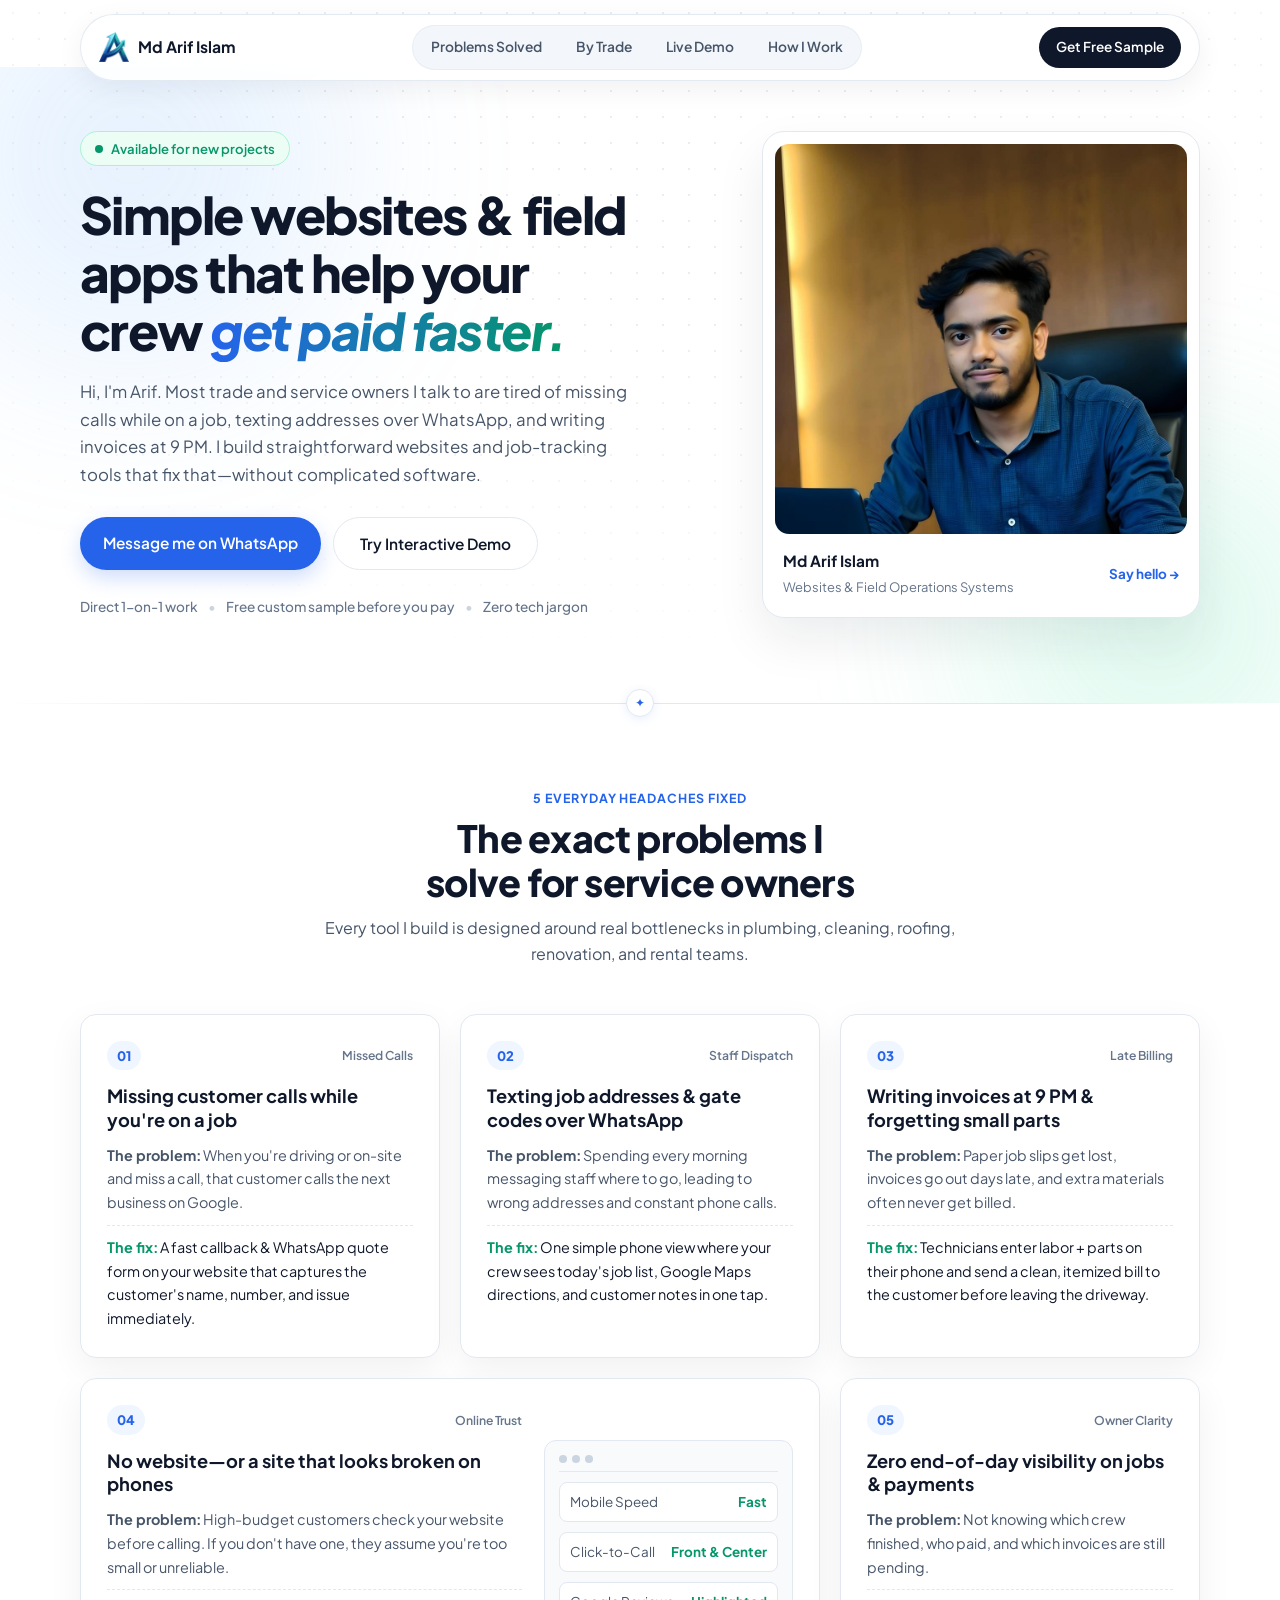
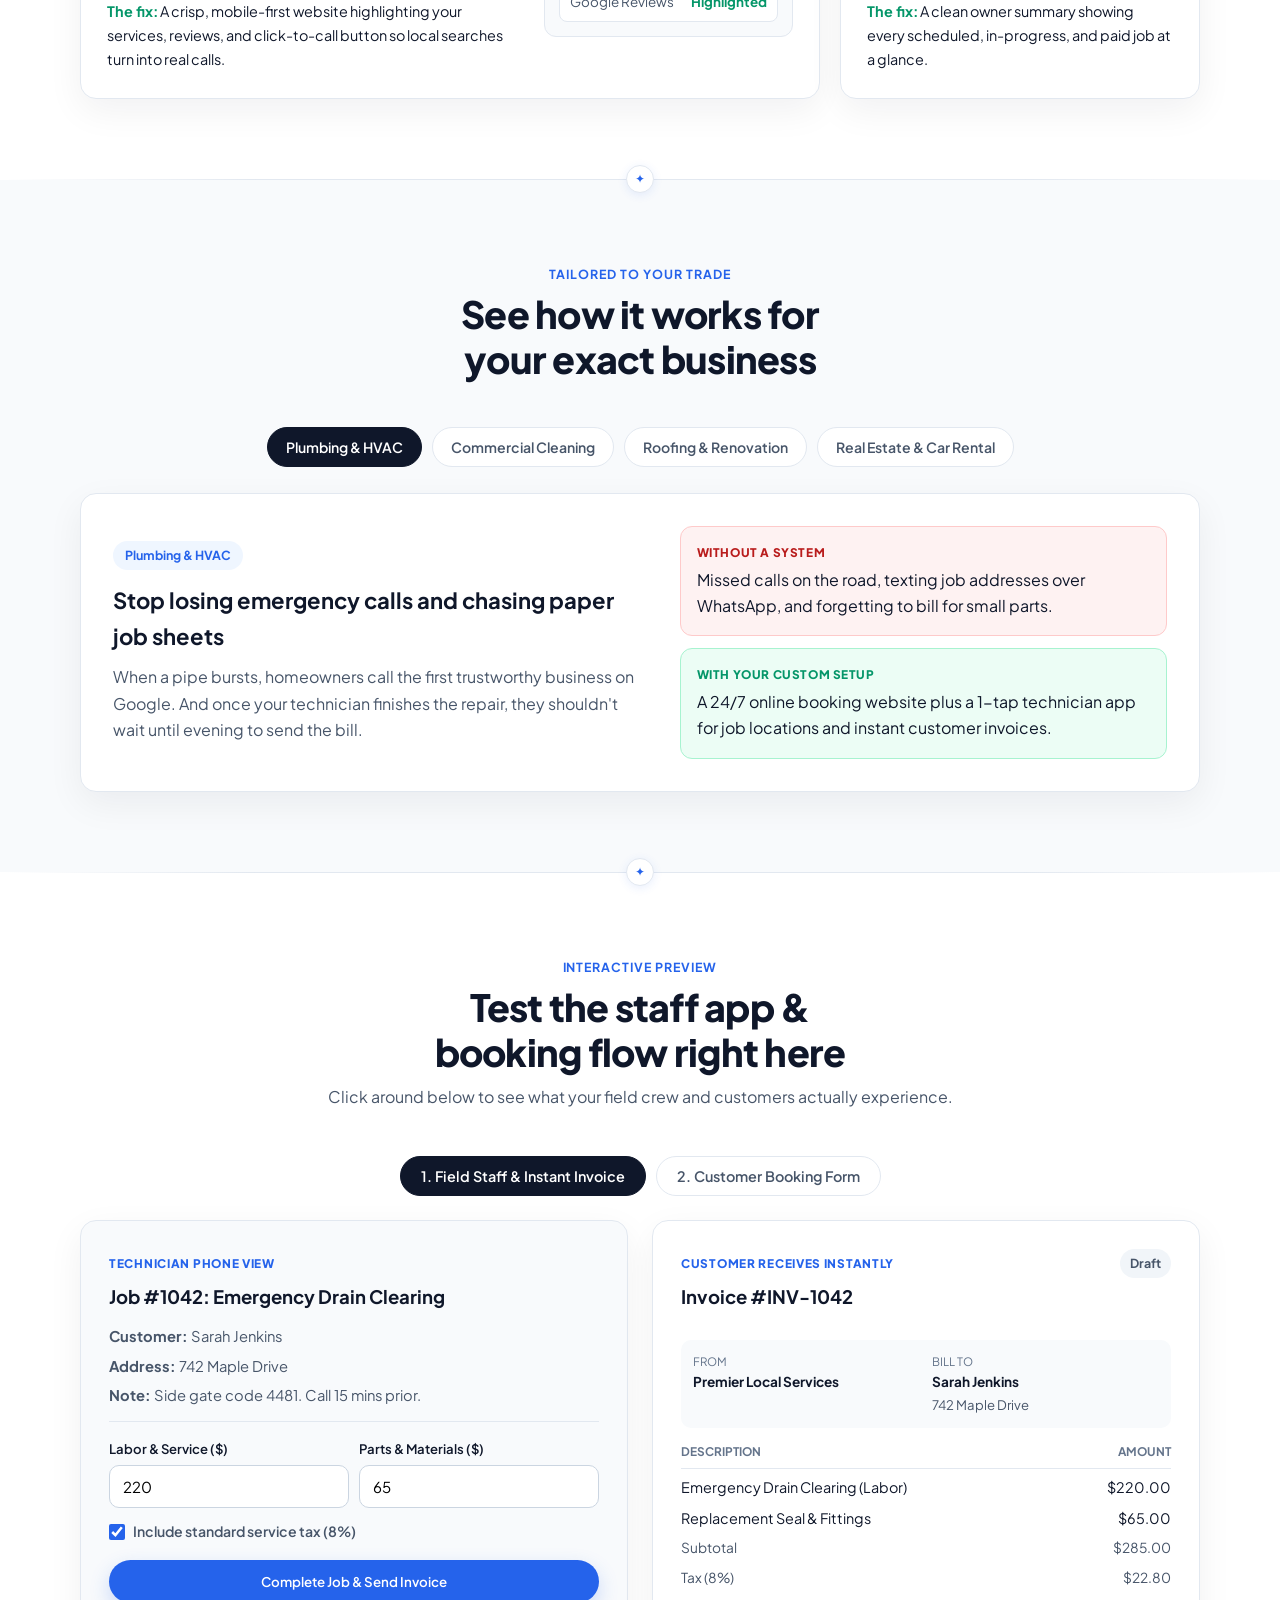
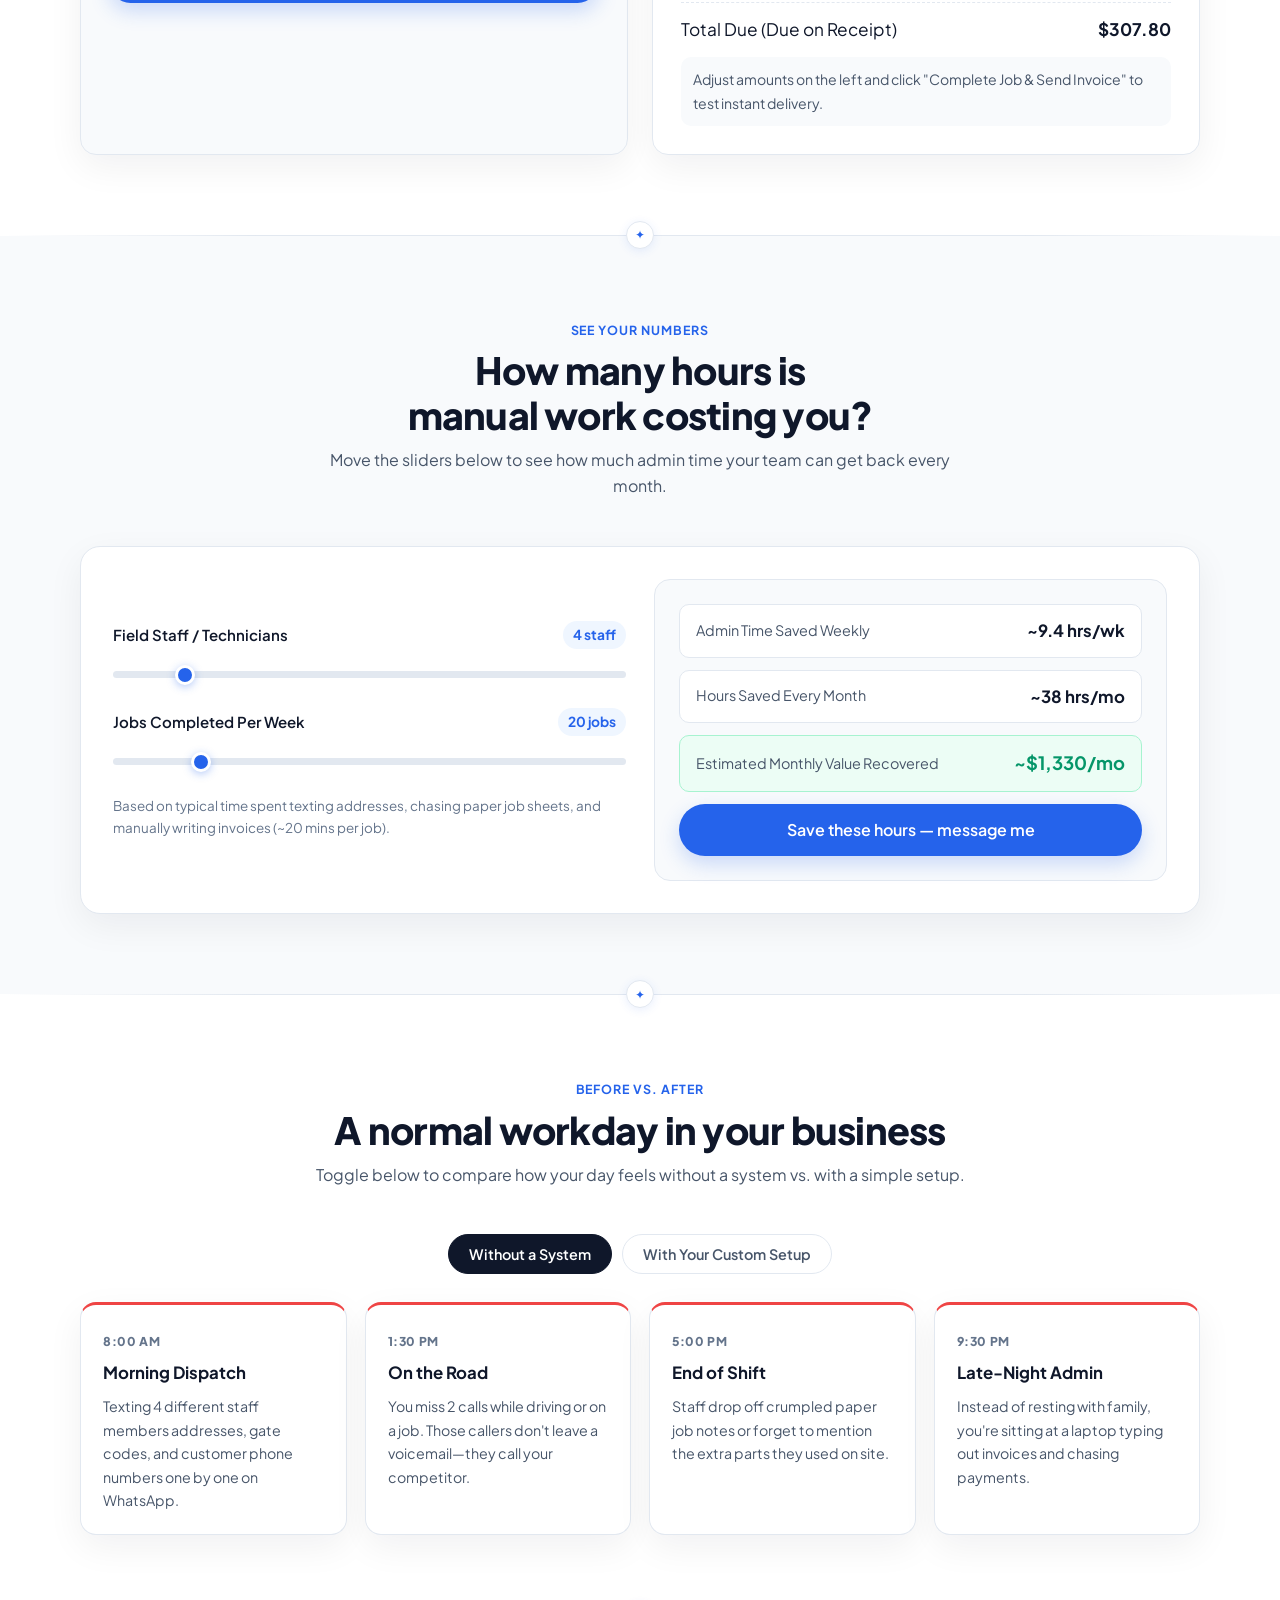
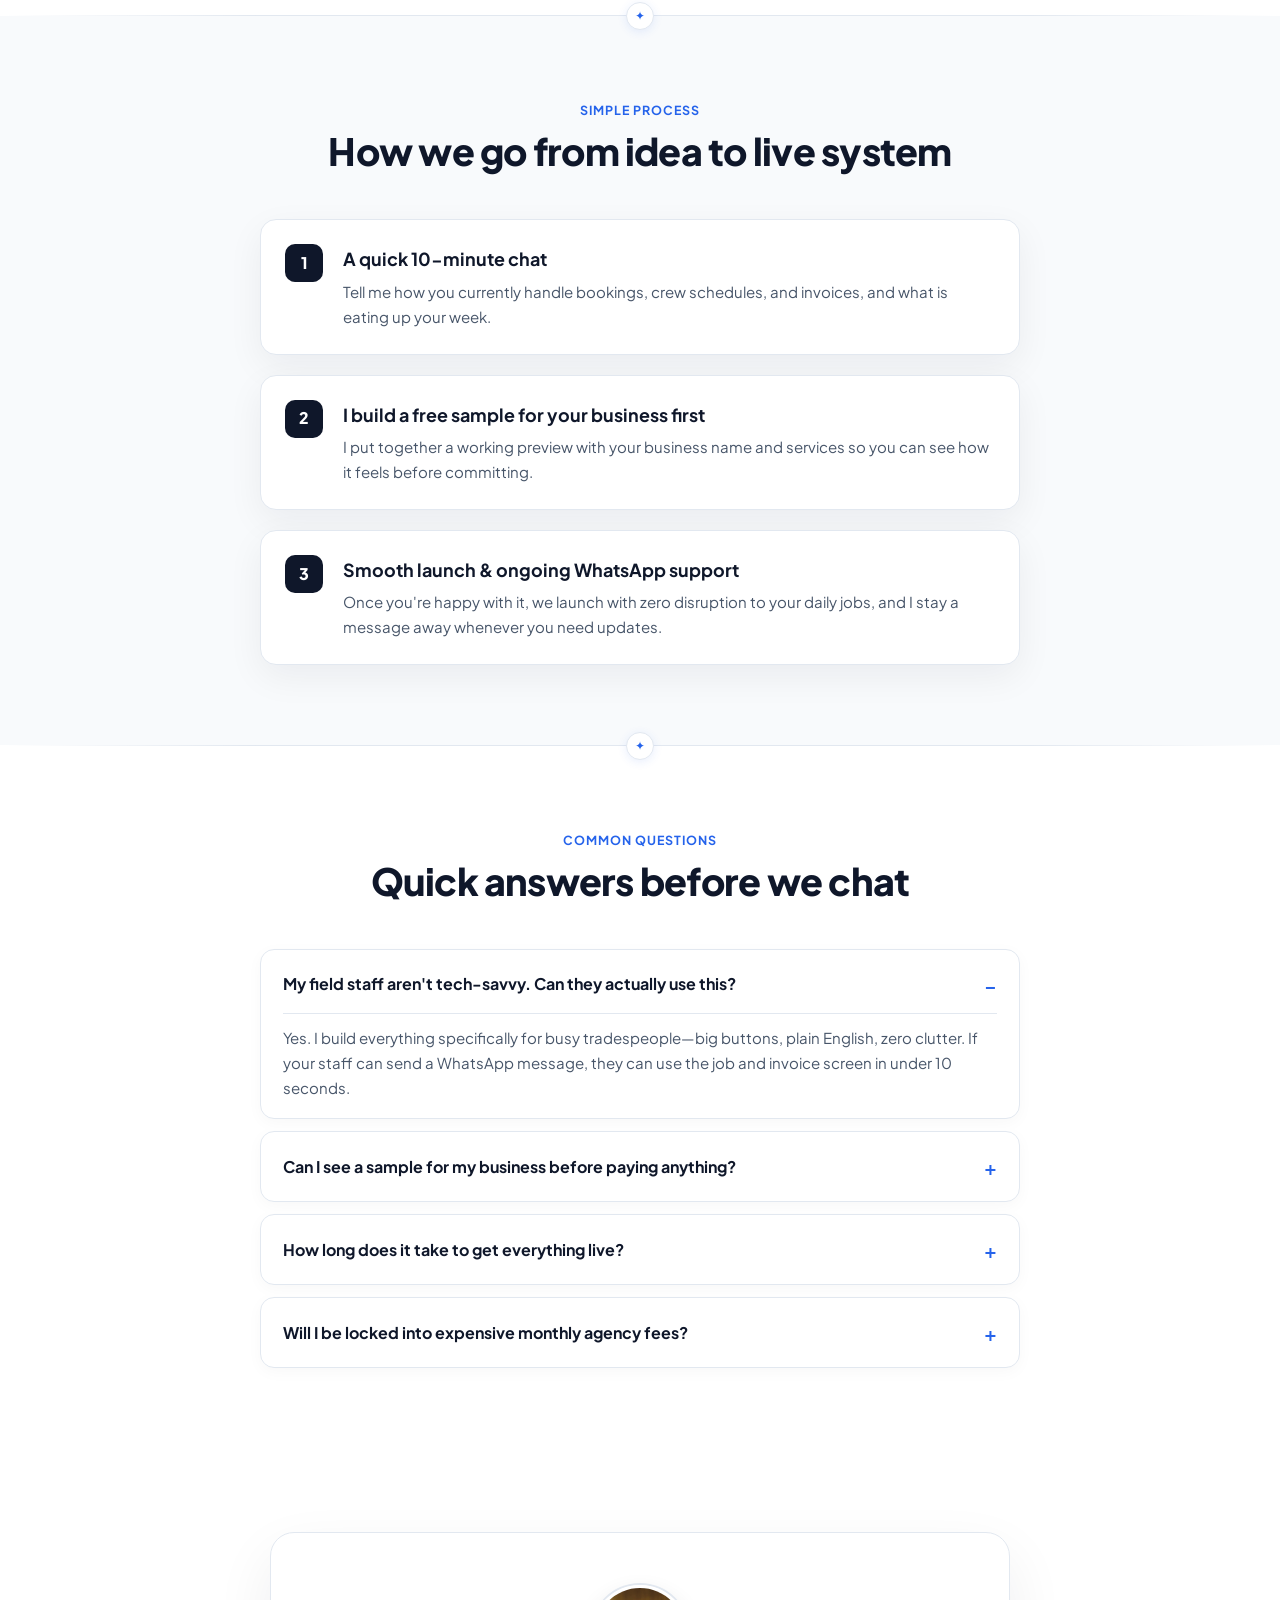
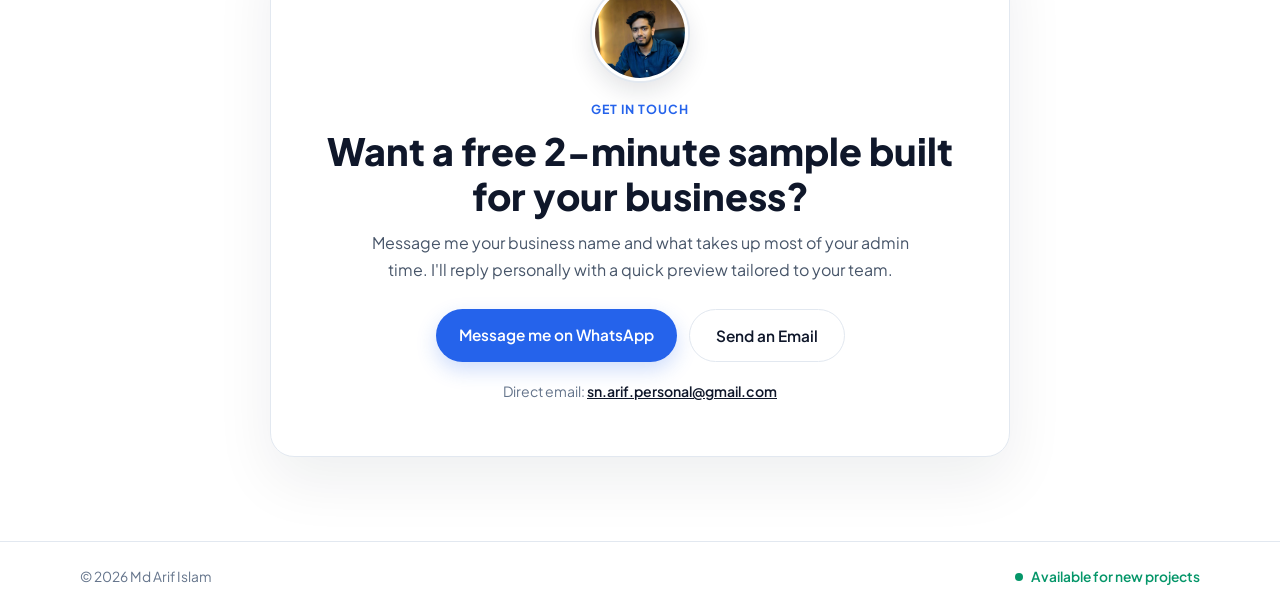
==== index.html @ d23df5e9 "Add transparent A-arrow brand logo to navbar and favicon" ====
<!DOCTYPE html>
<html lang="en">
<head>
  <meta charset="UTF-8" />
  <meta name="viewport" content="width=device-width, initial-scale=1.0" />
  <title>Md Arif Islam — Websites &amp; Field Apps for Service Businesses</title>
  <link rel="icon" type="image/png" href="logo.png" />
  <meta name="description" content="Helping plumbing, cleaning, roofing, renovation, real estate, and car rental owners get more local calls and manage jobs &amp; instant invoices without paperwork." />
  <link rel="preconnect" href="https://fonts.googleapis.com" />
  <link rel="preconnect" href="https://fonts.gstatic.com" crossorigin />
  <link href="https://fonts.googleapis.com/css2?family=Plus+Jakarta+Sans:wght@400;500;600;700;800&display=swap" rel="stylesheet" />
  <link rel="stylesheet" href="styles.css?v=10" />
</head>
<body>
  <div class="dot-grid-bg" aria-hidden="true"></div>

  <!-- FLOATING GLASS PILL NAVBAR -->
  <header class="navbar" id="navbar">
    <div class="container nav-inner">
      <a href="#" class="brand">
        <img src="logo.png" alt="Arif Logo" class="brand-logo" />
        <span class="brand-name" data-config="brandName">Md Arif Islam</span>
      </a>

      <nav class="nav-pill" id="navLinks">
        <a href="#problems">Problems Solved</a>
        <a href="#industries">By Trade</a>
        <a href="#demo">Live Demo</a>
        <a href="#process">How I Work</a>
      </nav>

      <div class="nav-right">
        <a href="#contact" class="btn btn-dark btn-sm">Get Free Sample</a>
        <button class="menu-toggle" id="menuToggle" aria-label="Toggle menu">
          <span></span><span></span><span></span>
        </button>
      </div>
    </div>
  </header>

  <main>
    <!-- HERO -->
    <section class="hero">
      <div class="hero-glow glow-blue" aria-hidden="true"></div>
      <div class="hero-glow glow-green" aria-hidden="true"></div>

      <div class="container hero-grid">
        <div class="hero-copy">
          <div class="status-pill">
            <span class="live-dot"></span>
            Available for new projects
          </div>

          <h1>
            Simple websites &amp; field apps that help your crew
            <span class="highlight-italic">get paid faster.</span>
          </h1>

          <p class="hero-sub">
            Hi, I'm Arif. Most trade and service owners I talk to are tired of missing calls while on a job,
            texting addresses over WhatsApp, and writing invoices at 9 PM. I build straightforward websites
            and job-tracking tools that fix that—without complicated software.
          </p>

          <div class="hero-actions">
            <a href="#" class="btn btn-primary btn-lg" data-whatsapp-link>
              Message me on WhatsApp
            </a>
            <a href="#demo" class="btn btn-outline btn-lg">
              Try Interactive Demo
            </a>
          </div>

          <div class="hero-proof">
            <span>Direct 1-on-1 work</span>
            <span class="sep">•</span>
            <span>Free custom sample before you pay</span>
            <span class="sep">•</span>
            <span>Zero tech jargon</span>
          </div>
        </div>

        <div class="hero-visual">
          <div class="studio-card">
            <img src="Arif_dev.jpeg" alt="Md Arif Islam" class="founder-photo" />
            <div class="studio-card-footer">
              <div>
                <strong>Md Arif Islam</strong>
                <span>Websites &amp; Field Operations Systems</span>
              </div>
              <a href="#contact" class="mini-link">Say hello &rarr;</a>
            </div>
          </div>
        </div>
      </div>
    </section>

    <div class="section-divider"><span class="divider-node">✦</span></div>

    <!-- 5 REAL BUYER PROBLEMS & SOLUTIONS (BENTO GRID) -->
    <section id="problems" class="section">
      <div class="container">
        <div class="section-head reveal">
          <span class="eyebrow">5 Everyday Headaches Fixed</span>
          <h2>The exact problems I solve for service owners</h2>
          <p>Every tool I build is designed around real bottlenecks in plumbing, cleaning, roofing, renovation, and rental teams.</p>
        </div>

        <div class="bento-grid">
          <article class="bento-card reveal">
            <div class="bento-top">
              <span class="bento-num">01</span>
              <span class="bento-tag">Missed Calls</span>
            </div>
            <h3>Missing customer calls while you're on a job</h3>
            <p class="problem-line"><strong>The problem:</strong> When you're driving or on-site and miss a call, that customer calls the next business on Google.</p>
            <p class="solution-line"><strong>The fix:</strong> A fast callback &amp; WhatsApp quote form on your website that captures the customer's name, number, and issue immediately.</p>
          </article>

          <article class="bento-card reveal delay-1">
            <div class="bento-top">
              <span class="bento-num">02</span>
              <span class="bento-tag">Staff Dispatch</span>
            </div>
            <h3>Texting job addresses &amp; gate codes over WhatsApp</h3>
            <p class="problem-line"><strong>The problem:</strong> Spending every morning messaging staff where to go, leading to wrong addresses and constant phone calls.</p>
            <p class="solution-line"><strong>The fix:</strong> One simple phone view where your crew sees today's job list, Google Maps directions, and customer notes in one tap.</p>
          </article>

          <article class="bento-card reveal delay-2">
            <div class="bento-top">
              <span class="bento-num">03</span>
              <span class="bento-tag">Late Billing</span>
            </div>
            <h3>Writing invoices at 9 PM &amp; forgetting small parts</h3>
            <p class="problem-line"><strong>The problem:</strong> Paper job slips get lost, invoices go out days late, and extra materials often never get billed.</p>
            <p class="solution-line"><strong>The fix:</strong> Technicians enter labor + parts on their phone and send a clean, itemized bill to the customer before leaving the driveway.</p>
          </article>

          <article class="bento-card bento-wide reveal">
            <div class="bento-split">
              <div>
                <div class="bento-top">
                  <span class="bento-num">04</span>
                  <span class="bento-tag">Online Trust</span>
                </div>
                <h3>No website—or a site that looks broken on phones</h3>
                <p class="problem-line"><strong>The problem:</strong> High-budget customers check your website before calling. If you don't have one, they assume you're too small or unreliable.</p>
                <p class="solution-line"><strong>The fix:</strong> A crisp, mobile-first website highlighting your services, reviews, and click-to-call button so local searches turn into real calls.</p>
              </div>
              <div class="bento-mini-ui">
                <div class="ui-bar"><span class="dot"></span><span class="dot"></span><span class="dot"></span></div>
                <div class="ui-row"><span>Mobile Speed</span><strong>Fast</strong></div>
                <div class="ui-row"><span>Click-to-Call</span><strong>Front &amp; Center</strong></div>
                <div class="ui-row"><span>Google Reviews</span><strong>Highlighted</strong></div>
              </div>
            </div>
          </article>

          <article class="bento-card reveal delay-1">
            <div class="bento-top">
              <span class="bento-num">05</span>
              <span class="bento-tag">Owner Clarity</span>
            </div>
            <h3>Zero end-of-day visibility on jobs &amp; payments</h3>
            <p class="problem-line"><strong>The problem:</strong> Not knowing which crew finished, who paid, and which invoices are still pending.</p>
            <p class="solution-line"><strong>The fix:</strong> A clean owner summary showing every scheduled, in-progress, and paid job at a glance.</p>
          </article>
        </div>
      </div>
    </section>

    <div class="section-divider"><span class="divider-node">✦</span></div>

    <!-- BY TRADE -->
    <section id="industries" class="section bg-tinted">
      <div class="container">
        <div class="section-head">
          <span class="eyebrow">Tailored to Your Trade</span>
          <h2>See how it works for your exact business</h2>
        </div>

        <div class="industry-pills" id="industryPills">
          <button class="ind-pill active" data-industry="plumbing">Plumbing &amp; HVAC</button>
          <button class="ind-pill" data-industry="cleaning">Commercial Cleaning</button>
          <button class="ind-pill" data-industry="roofing">Roofing &amp; Renovation</button>
          <button class="ind-pill" data-industry="rental">Real Estate &amp; Car Rental</button>
        </div>

        <div class="industry-spotlight">
          <div class="spotlight-left">
            <span class="spotlight-tag" id="indTag">Plumbing &amp; HVAC</span>
            <h3 id="indTitle">Stop losing emergency calls and chasing paper job sheets</h3>
            <p id="indDesc">
              When a pipe bursts, homeowners call the first trustworthy business on Google. And once your technician
              finishes the repair, they shouldn't wait until evening to send the bill.
            </p>
          </div>
          <div class="spotlight-right">
            <div class="ba-box ba-before">
              <span>Without a system</span>
              <p id="indBefore">Missed calls on the road, texting job addresses over WhatsApp, and forgetting to bill for small parts.</p>
            </div>
            <div class="ba-box ba-after">
              <span>With your custom setup</span>
              <p id="indAfter">A 24/7 online booking website plus a 1-tap technician app for job locations and instant customer invoices.</p>
            </div>
          </div>
        </div>
      </div>
    </section>

    <div class="section-divider"><span class="divider-node">✦</span></div>

    <!-- INTERACTIVE DEMO -->
    <section id="demo" class="section">
      <div class="container">
        <div class="section-head reveal">
          <span class="eyebrow">Interactive Preview</span>
          <h2>Test the staff app &amp; booking flow right here</h2>
          <p>Click around below to see what your field crew and customers actually experience.</p>
        </div>

        <div class="demo-tabs">
          <button class="tab-btn active" data-tab="staff">1. Field Staff &amp; Instant Invoice</button>
          <button class="tab-btn" data-tab="booking">2. Customer Booking Form</button>
        </div>

        <div class="demo-panel active" id="tab-staff">
          <div class="demo-grid">
            <div class="demo-card staff-card">
              <span class="demo-label">Technician Phone View</span>
              <h4>Job #1042: Emergency Drain Clearing</h4>
              <div class="job-meta">
                <div><strong>Customer:</strong> Sarah Jenkins</div>
                <div><strong>Address:</strong> 742 Maple Drive</div>
                <div><strong>Note:</strong> Side gate code 4481. Call 15 mins prior.</div>
              </div>
              <div class="invoice-controls">
                <div class="line-item-inputs">
                  <div>
                    <label for="laborAmount">Labor &amp; Service ($)</label>
                    <input id="laborAmount" type="number" value="220" min="0" />
                  </div>
                  <div>
                    <label for="partsAmount">Parts &amp; Materials ($)</label>
                    <input id="partsAmount" type="number" value="65" min="0" />
                  </div>
                </div>
                <label class="checkbox-row">
                  <input type="checkbox" id="includeTax" checked />
                  <span>Include standard service tax (8%)</span>
                </label>
                <button id="sendInvoiceBtn" class="btn btn-primary">Complete Job &amp; Send Invoice</button>
              </div>
            </div>

            <div class="demo-card invoice-card" id="invoicePreview">
              <div class="inv-top-bar">
                <div>
                  <span class="demo-label">Customer Receives Instantly</span>
                  <h4>Invoice #INV-1042</h4>
                </div>
                <span class="inv-badge" id="invBadge">Draft</span>
              </div>

              <div class="inv-meta-grid">
                <div>
                  <small>From</small>
                  <strong data-config="demoCompany">Premier Local Services</strong>
                </div>
                <div>
                  <small>Bill To</small>
                  <strong>Sarah Jenkins</strong>
                  <span>742 Maple Drive</span>
                </div>
              </div>

              <div class="inv-table">
                <div class="inv-row inv-head">
                  <span>Description</span>
                  <span>Amount</span>
                </div>
                <div class="inv-row">
                  <span>Emergency Drain Clearing (Labor)</span>
                  <span id="invLabor">$220.00</span>
                </div>
                <div class="inv-row">
                  <span>Replacement Seal &amp; Fittings</span>
                  <span id="invParts">$65.00</span>
                </div>
                <div class="inv-row subtle">
                  <span>Subtotal</span>
                  <span id="invSubtotal">$285.00</span>
                </div>
                <div class="inv-row subtle" id="taxRow">
                  <span>Tax (8%)</span>
                  <span id="invTax">$22.80</span>
                </div>
              </div>

              <div class="total-line">
                <span>Total Due (Due on Receipt)</span>
                <strong id="invoiceTotal">$307.80</strong>
              </div>

              <p id="invoiceStatus" class="status-note">
                Adjust amounts on the left and click "Complete Job &amp; Send Invoice" to test instant delivery.
              </p>
            </div>
          </div>
        </div>

        <div class="demo-panel" id="tab-booking">
          <div class="demo-grid">
            <div class="demo-card">
              <span class="demo-label">Website Visitor View</span>
              <h4>Request a Fast Callback or Quote</h4>
              <form id="demoBookingForm" class="mini-form">
                <input type="text" id="custName" placeholder="Customer Name (e.g. John Miller)" required />
                <input type="text" id="custService" placeholder="Service Needed (e.g. Roof Leak Repair)" required />
                <input type="text" id="custPhone" placeholder="Phone Number" required />
                <button type="submit" class="btn btn-primary">Request Callback</button>
              </form>
            </div>

            <div class="demo-card">
              <span class="demo-label">Owner Schedule View</span>
              <div id="bookingOutput" class="booking-output">
                <p>Fill out the form on the left and click <strong>Request Callback</strong> to see how every website visitor turns into an organized lead.</p>
              </div>
            </div>
          </div>
        </div>
      </div>
    </section>

    <div class="section-divider"><span class="divider-node">✦</span></div>

    <!-- TIME & MONEY SAVED CALCULATOR -->
    <section id="calculator" class="section bg-tinted">
      <div class="container">
        <div class="section-head reveal">
          <span class="eyebrow">See Your Numbers</span>
          <h2>How many hours is manual work costing you?</h2>
          <p>Move the sliders below to see how much admin time your team can get back every month.</p>
        </div>

        <div class="calc-grid reveal">
          <div class="calc-inputs">
            <div class="slider-group">
              <div class="slider-top">
                <label for="staffRange">Field Staff / Technicians</label>
                <strong id="staffVal">4 staff</strong>
              </div>
              <input type="range" id="staffRange" min="1" max="25" value="4" />
            </div>

            <div class="slider-group">
              <div class="slider-top">
                <label for="jobsRange">Jobs Completed Per Week</label>
                <strong id="jobsVal">20 jobs</strong>
              </div>
              <input type="range" id="jobsRange" min="5" max="100" step="5" value="20" />
            </div>

            <p class="calc-footnote">
              Based on typical time spent texting addresses, chasing paper job sheets, and manually writing invoices (~20 mins per job).
            </p>
          </div>

          <div class="calc-results">
            <div class="calc-stat">
              <span>Admin Time Saved Weekly</span>
              <strong id="weeklyHours">~9.5 hrs/wk</strong>
            </div>
            <div class="calc-stat">
              <span>Hours Saved Every Month</span>
              <strong id="monthlyHours">~38 hrs/mo</strong>
            </div>
            <div class="calc-stat highlight-stat">
              <span>Estimated Monthly Value Recovered</span>
              <strong id="monthlyValue">~$1,330/mo</strong>
            </div>
            <a href="#" class="btn btn-primary" data-whatsapp-link>Save these hours — message me</a>
          </div>
        </div>
      </div>
    </section>

    <div class="section-divider"><span class="divider-node">✦</span></div>

    <!-- DAY IN THE LIFE COMPARISON -->
    <section id="day-compare" class="section">
      <div class="container">
        <div class="section-head reveal">
          <span class="eyebrow">Before vs. After</span>
          <h2>A normal workday in your business</h2>
          <p>Toggle below to compare how your day feels without a system vs. with a simple setup.</p>
        </div>

        <div class="day-toggle-wrap">
          <button class="day-btn active" data-day="before">Without a System</button>
          <button class="day-btn" data-day="after">With Your Custom Setup</button>
        </div>

        <div class="day-grid" id="dayGrid">
          <div class="day-card is-before">
            <span class="day-time">8:00 AM</span>
            <h4>Morning Dispatch</h4>
            <p>Texting 4 different staff members addresses, gate codes, and customer phone numbers one by one on WhatsApp.</p>
          </div>
          <div class="day-card is-before">
            <span class="day-time">1:30 PM</span>
            <h4>On the Road</h4>
            <p>You miss 2 calls while driving or on a job. Those callers don't leave a voicemail—they call your competitor.</p>
          </div>
          <div class="day-card is-before">
            <span class="day-time">5:00 PM</span>
            <h4>End of Shift</h4>
            <p>Staff drop off crumpled paper job notes or forget to mention the extra parts they used on site.</p>
          </div>
          <div class="day-card is-before">
            <span class="day-time">9:30 PM</span>
            <h4>Late-Night Admin</h4>
            <p>Instead of resting with family, you're sitting at a laptop typing out invoices and chasing payments.</p>
          </div>
        </div>
      </div>
    </section>

    <div class="section-divider"><span class="divider-node">✦</span></div>

    <!-- PROCESS TIMELINE -->
    <section id="process" class="section bg-tinted">
      <div class="container">
        <div class="section-head reveal">
          <span class="eyebrow">Simple Process</span>
          <h2>How we go from idea to live system</h2>
        </div>

        <div class="timeline">
          <div class="timeline-item reveal">
            <div class="timeline-node">1</div>
            <div class="timeline-content">
              <h3>A quick 10-minute chat</h3>
              <p>Tell me how you currently handle bookings, crew schedules, and invoices, and what is eating up your week.</p>
            </div>
          </div>
          <div class="timeline-item reveal delay-1">
            <div class="timeline-node">2</div>
            <div class="timeline-content">
              <h3>I build a free sample for your business first</h3>
              <p>I put together a working preview with your business name and services so you can see how it feels before committing.</p>
            </div>
          </div>
          <div class="timeline-item reveal delay-2">
            <div class="timeline-node">3</div>
            <div class="timeline-content">
              <h3>Smooth launch &amp; ongoing WhatsApp support</h3>
              <p>Once you're happy with it, we launch with zero disruption to your daily jobs, and I stay a message away whenever you need updates.</p>
            </div>
          </div>
        </div>
      </div>
    </section>

    <div class="section-divider"><span class="divider-node">✦</span></div>

    <!-- FAQ -->
    <section id="faq" class="section">
      <div class="container">
        <div class="section-head reveal">
          <span class="eyebrow">Common Questions</span>
          <h2>Quick answers before we chat</h2>
        </div>

        <div class="faq-list">
          <details class="faq-item" open>
            <summary>My field staff aren't tech-savvy. Can they actually use this?</summary>
            <p>Yes. I build everything specifically for busy tradespeople—big buttons, plain English, zero clutter. If your staff can send a WhatsApp message, they can use the job and invoice screen in under 10 seconds.</p>
          </details>
          <details class="faq-item">
            <summary>Can I see a sample for my business before paying anything?</summary>
            <p>Yes. Just message me your business name and what takes up most of your admin time. I'll put together a quick, working preview with your branding so you can test it first.</p>
          </details>
          <details class="faq-item">
            <summary>How long does it take to get everything live?</summary>
            <p>A clean business website usually takes 3 to 5 days. A custom field-staff job and invoice app typically takes 1 to 2 weeks, launched smoothly without interrupting your current jobs.</p>
          </details>
          <details class="faq-item">
            <summary>Will I be locked into expensive monthly agency fees?</summary>
            <p>No. You own your website and setup outright, with simple, transparent pricing and direct WhatsApp support whenever you need tweaks.</p>
          </details>
        </div>
      </div>
    </section>

    <!-- CONTACT -->
    <section id="contact" class="section contact-section">
      <div class="container">
        <div class="contact-card reveal">
          <img src="Arif_dev.jpeg" alt="Md Arif Islam" class="profile-avatar" />
          <span class="eyebrow">Get in Touch</span>
          <h2>Want a free 2-minute sample built for your business?</h2>
          <p class="contact-sub">
            Message me your business name and what takes up most of your admin time. I'll reply personally with a quick preview tailored to your team.
          </p>
          <div class="contact-actions">
            <a href="#" class="btn btn-primary btn-lg" data-whatsapp-link>Message me on WhatsApp</a>
            <a href="#" class="btn btn-outline btn-lg" data-email-link>Send an Email</a>
          </div>
          <p class="contact-meta">Direct email: <a href="#" data-email-link><span data-config="emailText">sn.arif.personal@gmail.com</span></a></p>
        </div>
      </div>
    </section>
  </main>

  <footer class="footer">
    <div class="container footer-inner">
      <p>&copy; <span id="year"></span> <span data-config="brandName">Md Arif Islam</span></p>
      <div class="footer-status">
        <span class="live-dot"></span>
        <span>Available for new projects</span>
      </div>
    </div>
  </footer>

  <script src="script.js?v=10"></script>
</body>
</html>
---- styles.css ----
:root {
  --bg: #ffffff;
  --bg-tinted: #f8fafc;
  --ink: #0f172a;
  --muted: #475569;
  --subtle: #64748b;
  --border: #e2e8f0;
  --primary: #2563eb;
  --primary-hover: #1d4ed8;
  --emerald: #059669;
  --emerald-soft: #ecfdf5;
  --radius: 16px;
  --shadow: 0 12px 36px rgba(15, 23, 42, 0.06);
}

* {
  box-sizing: border-box;
  margin: 0;
  padding: 0;
}

html {
  scroll-behavior: smooth;
}

body {
  font-family: 'Plus Jakarta Sans', -apple-system, BlinkMacSystemFont, sans-serif;
  color: var(--ink);
  background: var(--bg);
  line-height: 1.65;
  overflow-x: hidden;
  -webkit-font-smoothing: antialiased;
}

/* Subtle Studio Dot-Matrix Background */
.dot-grid-bg {
  position: fixed;
  inset: 0;
  z-index: -2;
  background-image: radial-gradient(rgba(15, 23, 42, 0.08) 1px, transparent 1px);
  background-size: 26px 26px;
  mask-image: radial-gradient(ellipse 80% 60% at 50% 15%, #000 35%, transparent 100%);
  -webkit-mask-image: radial-gradient(ellipse 80% 60% at 50% 15%, #000 35%, transparent 100%);
  pointer-events: none;
}

.container {
  width: min(1120px, 92%);
  margin: 0 auto;
}

/* Floating Glass Pill Navbar */
.navbar {
  position: sticky;
  top: 14px;
  z-index: 60;
  padding: 0 12px;
}

.nav-inner {
  display: flex;
  align-items: center;
  justify-content: space-between;
  padding: 10px 18px;
  border-radius: 999px;
  background: rgba(255, 255, 255, 0.82);
  backdrop-filter: blur(16px);
  -webkit-backdrop-filter: blur(16px);
  border: 1px solid rgba(226, 232, 240, 0.9);
  box-shadow: 0 8px 28px rgba(15, 23, 42, 0.06);
}

.brand {
  display: flex;
  align-items: center;
  gap: 9px;
  text-decoration: none;
  color: var(--ink);
  font-weight: 700;
  font-size: 0.98rem;
}

.brand-logo {
  width: 30px;
  height: 30px;
  object-fit: contain;
  display: block;
}

.nav-pill {
  display: flex;
  align-items: center;
  gap: 6px;
  background: rgba(241, 245, 249, 0.85);
  padding: 4px;
  border-radius: 999px;
  border: 1px solid rgba(226, 232, 240, 0.7);
}

.nav-pill a {
  text-decoration: none;
  color: var(--muted);
  font-weight: 600;
  font-size: 0.86rem;
  padding: 6px 14px;
  border-radius: 999px;
  transition: all 0.2s ease;
}

.nav-pill a:hover {
  color: var(--ink);
  background: #fff;
  box-shadow: 0 2px 8px rgba(15, 23, 42, 0.05);
}

.nav-right {
  display: flex;
  align-items: center;
  gap: 10px;
}

.menu-toggle {
  display: none;
  background: none;
  border: none;
  cursor: pointer;
  flex-direction: column;
  gap: 4px;
}

.menu-toggle span {
  width: 20px;
  height: 2px;
  background: var(--ink);
  border-radius: 2px;
}

/* Buttons */
.btn {
  display: inline-block;
  text-decoration: none;
  font-weight: 600;
  border-radius: 999px;
  cursor: pointer;
  border: 1px solid transparent;
  transition: all 0.22s cubic-bezier(0.16, 1, 0.3, 1);
  font-family: inherit;
  text-align: center;
}

.btn:hover {
  transform: translateY(-2px);
}

.btn-sm {
  padding: 8px 16px;
  font-size: 0.85rem;
}

.btn-lg {
  padding: 13px 26px;
  font-size: 0.96rem;
}

.btn-dark {
  background: var(--ink);
  color: #fff;
}

.btn-dark:hover {
  background: #1e293b;
}

.btn-primary {
  background: var(--primary);
  color: #fff;
  padding: 12px 22px;
  box-shadow: 0 8px 20px rgba(37, 99, 235, 0.22);
}

.btn-primary:hover {
  background: var(--primary-hover);
  box-shadow: 0 12px 26px rgba(37, 99, 235, 0.3);
}

.btn-outline {
  background: #fff;
  color: var(--ink);
  border-color: var(--border);
}

.btn-outline:hover {
  border-color: #94a3b8;
}

/* Hero */
.hero {
  position: relative;
  padding: 64px 0 84px;
  overflow: hidden;
}

.hero-glow {
  position: absolute;
  border-radius: 50%;
  filter: blur(95px);
  opacity: 0.22;
  pointer-events: none;
  z-index: -1;
}

.glow-blue {
  width: 420px;
  height: 420px;
  background: #93c5fd;
  top: -120px;
  left: -80px;
}

.glow-green {
  width: 360px;
  height: 360px;
  background: #6ee7b7;
  bottom: -100px;
  right: -60px;
}

.hero-grid {
  display: grid;
  grid-template-columns: 1.18fr 0.82fr;
  gap: 52px;
  align-items: center;
}

.status-pill {
  display: inline-flex;
  align-items: center;
  gap: 8px;
  padding: 6px 14px;
  border-radius: 999px;
  background: var(--emerald-soft);
  border: 1px solid #a7f3d0;
  color: var(--emerald);
  font-size: 0.82rem;
  font-weight: 600;
  margin-bottom: 20px;
}

.live-dot {
  width: 8px;
  height: 8px;
  border-radius: 50%;
  background: var(--emerald);
  animation: pulseDot 2s infinite;
}

h1 {
  font-size: clamp(2.15rem, 4vw, 3.25rem);
  font-weight: 800;
  line-height: 1.13;
  letter-spacing: -0.03em;
  margin-bottom: 18px;
  text-wrap: balance;
}

.highlight-italic {
  font-style: italic;
  background: linear-gradient(90deg, var(--primary), var(--emerald));
  -webkit-background-clip: text;
  background-clip: text;
  color: transparent;
}

.hero-sub {
  color: var(--muted);
  font-size: 1.05rem;
  margin-bottom: 28px;
  max-width: 560px;
}

.hero-actions {
  display: flex;
  flex-wrap: wrap;
  gap: 12px;
  margin-bottom: 26px;
}

.hero-proof {
  display: flex;
  flex-wrap: wrap;
  align-items: center;
  gap: 10px;
  font-size: 0.85rem;
  color: var(--subtle);
  font-weight: 500;
}

.hero-proof .sep {
  color: #cbd5e1;
}

.studio-card {
  background: #fff;
  border: 1px solid var(--border);
  border-radius: 22px;
  padding: 12px;
  box-shadow: 0 22px 50px rgba(15, 23, 42, 0.08);
  transition: transform 0.3s cubic-bezier(0.16, 1, 0.3, 1);
}

.studio-card:hover {
  transform: translateY(-4px);
}

.founder-photo {
  width: 100%;
  height: 390px;
  object-fit: cover;
  object-position: top center;
  border-radius: 14px;
  display: block;
}

.studio-card-footer {
  display: flex;
  justify-content: space-between;
  align-items: center;
  padding: 14px 8px 6px;
  gap: 10px;
}

.studio-card-footer strong {
  display: block;
  font-size: 0.96rem;
}

.studio-card-footer span {
  font-size: 0.81rem;
  color: var(--subtle);
}

.mini-link {
  text-decoration: none;
  font-size: 0.84rem;
  font-weight: 700;
  color: var(--primary);
  white-space: nowrap;
}

/* Section Divider */
.section-divider {
  position: relative;
  height: 1px;
  background: linear-gradient(90deg, transparent, var(--border) 20%, var(--border) 80%, transparent);
  display: flex;
  align-items: center;
  justify-content: center;
}

.divider-node {
  background: #fff;
  border: 1px solid var(--border);
  color: var(--primary);
  width: 28px;
  height: 28px;
  border-radius: 50%;
  display: grid;
  place-items: center;
  font-size: 0.75rem;
  box-shadow: 0 2px 10px rgba(37, 99, 235, 0.1);
}

/* Sections */
.section {
  padding: 80px 0;
}

.bg-tinted {
  background: var(--bg-tinted);
}

.section-head {
  text-align: center;
  max-width: 660px;
  margin: 0 auto 46px;
}

.eyebrow {
  display: inline-block;
  font-size: 0.78rem;
  font-weight: 700;
  text-transform: uppercase;
  letter-spacing: 0.08em;
  color: var(--primary);
  margin-bottom: 8px;
}

.section-head h2 {
  font-size: clamp(1.75rem, 3vw, 2.35rem);
  font-weight: 800;
  line-height: 1.18;
  letter-spacing: -0.02em;
  margin-bottom: 10px;
  text-wrap: balance;
}

.section-head p {
  color: var(--muted);
}

/* 5-Problem Bento Grid */
.bento-grid {
  display: grid;
  grid-template-columns: repeat(3, 1fr);
  gap: 20px;
}

.bento-card {
  background: #fff;
  border: 1px solid var(--border);
  border-radius: var(--radius);
  padding: 26px;
  box-shadow: var(--shadow);
  transition: transform 0.25s cubic-bezier(0.16, 1, 0.3, 1), border-color 0.25s ease;
}

.bento-card:hover {
  transform: translateY(-4px);
  border-color: #bfdbfe;
}

.bento-wide {
  grid-column: span 2;
}

.bento-split {
  display: grid;
  grid-template-columns: 1.25fr 0.75fr;
  gap: 22px;
  align-items: center;
}

.bento-top {
  display: flex;
  justify-content: space-between;
  align-items: center;
  margin-bottom: 14px;
}

.bento-num {
  font-size: 0.82rem;
  font-weight: 800;
  color: var(--primary);
  background: #eff6ff;
  padding: 4px 10px;
  border-radius: 999px;
}

.bento-tag {
  font-size: 0.76rem;
  font-weight: 600;
  color: var(--subtle);
}

.bento-card h3 {
  font-size: 1.14rem;
  margin-bottom: 12px;
  line-height: 1.3;
}

.problem-line {
  font-size: 0.9rem;
  color: var(--muted);
  margin-bottom: 10px;
}

.solution-line {
  font-size: 0.9rem;
  color: var(--ink);
  padding-top: 10px;
  border-top: 1px dashed var(--border);
}

.solution-line strong {
  color: var(--emerald);
}

.bento-mini-ui {
  background: var(--bg-tinted);
  border: 1px solid var(--border);
  border-radius: 12px;
  padding: 14px;
  display: grid;
  gap: 10px;
}

.ui-bar {
  display: flex;
  gap: 5px;
  padding-bottom: 8px;
  border-bottom: 1px solid var(--border);
}

.ui-bar .dot {
  width: 8px;
  height: 8px;
  border-radius: 50%;
  background: #cbd5e1;
}

.ui-row {
  display: flex;
  justify-content: space-between;
  font-size: 0.84rem;
  background: #fff;
  padding: 8px 10px;
  border-radius: 8px;
  border: 1px solid var(--border);
}

.ui-row span { color: var(--muted); }
.ui-row strong { color: var(--emerald); }

/* Industry Selector */
.industry-pills {
  display: flex;
  justify-content: center;
  flex-wrap: wrap;
  gap: 10px;
  margin-bottom: 26px;
}

.ind-pill {
  padding: 10px 18px;
  border-radius: 999px;
  border: 1px solid var(--border);
  background: #fff;
  font-family: inherit;
  font-weight: 600;
  font-size: 0.88rem;
  color: var(--muted);
  cursor: pointer;
  transition: all 0.2s ease;
}

.ind-pill:hover {
  border-color: var(--ink);
  color: var(--ink);
}

.ind-pill.active {
  background: var(--ink);
  color: #fff;
  border-color: var(--ink);
}

.industry-spotlight {
  display: grid;
  grid-template-columns: 1.05fr 0.95fr;
  gap: 28px;
  background: #fff;
  border: 1px solid var(--border);
  border-radius: var(--radius);
  padding: 32px;
  box-shadow: var(--shadow);
  align-items: center;
}

.spotlight-tag {
  display: inline-block;
  font-size: 0.78rem;
  font-weight: 700;
  color: var(--primary);
  background: #eff6ff;
  padding: 4px 12px;
  border-radius: 999px;
  margin-bottom: 12px;
}

.spotlight-left h3 {
  font-size: 1.38rem;
  margin-bottom: 10px;
}

.spotlight-left p {
  color: var(--muted);
}

.spotlight-right {
  display: grid;
  gap: 12px;
}

.ba-box {
  padding: 16px;
  border-radius: 12px;
  border: 1px solid var(--border);
}

.ba-box span {
  display: block;
  font-size: 0.74rem;
  font-weight: 800;
  text-transform: uppercase;
  letter-spacing: 0.05em;
  margin-bottom: 4px;
}

.ba-before { background: #fef2f2; border-color: #fecaca; }
.ba-before span { color: #b91c1c; }

.ba-after { background: var(--emerald-soft); border-color: #a7f3d0; }
.ba-after span { color: var(--emerald); }

/* Demo */
.demo-tabs {
  display: flex;
  justify-content: center;
  gap: 10px;
  margin-bottom: 24px;
  flex-wrap: wrap;
}

.tab-btn {
  padding: 10px 20px;
  border-radius: 999px;
  border: 1px solid var(--border);
  background: #fff;
  font-family: inherit;
  font-weight: 600;
  font-size: 0.9rem;
  cursor: pointer;
  color: var(--muted);
}

.tab-btn.active {
  background: var(--ink);
  color: #fff;
  border-color: var(--ink);
}

.demo-panel { display: none; }
.demo-panel.active { display: block; animation: fadeIn 0.25s ease; }

.demo-grid {
  display: grid;
  grid-template-columns: repeat(2, 1fr);
  gap: 24px;
}

.demo-card {
  background: #fff;
  border: 1px solid var(--border);
  border-radius: var(--radius);
  padding: 28px;
  box-shadow: var(--shadow);
}

.staff-card {
  background: var(--bg-tinted);
}

.demo-label {
  display: inline-block;
  font-size: 0.74rem;
  font-weight: 800;
  text-transform: uppercase;
  letter-spacing: 0.06em;
  color: var(--primary);
  margin-bottom: 8px;
}

.demo-card h4 {
  font-size: 1.16rem;
  margin-bottom: 12px;
}

.job-meta {
  display: grid;
  gap: 5px;
  font-size: 0.92rem;
  color: var(--muted);
  margin-bottom: 16px;
  padding-bottom: 14px;
  border-bottom: 1px solid var(--border);
}

.invoice-controls, .mini-form {
  display: grid;
  gap: 12px;
}

.line-item-inputs {
  display: grid;
  grid-template-columns: 1fr 1fr;
  gap: 10px;
}

.invoice-controls label {
  display: block;
  font-size: 0.82rem;
  font-weight: 600;
  margin-bottom: 5px;
}

.checkbox-row {
  display: flex !important;
  align-items: center;
  gap: 8px;
  font-size: 0.88rem !important;
  color: var(--muted) !important;
  cursor: pointer;
}

.checkbox-row input[type="checkbox"] {
  width: 16px;
  height: 16px;
  accent-color: var(--primary);
}

input {
  width: 100%;
  padding: 11px 13px;
  border-radius: 10px;
  border: 1px solid #cbd5e1;
  font-family: inherit;
  font-size: 0.94rem;
  background: #fff;
}

.inv-top-bar {
  display: flex;
  justify-content: space-between;
  align-items: flex-start;
  margin-bottom: 16px;
}

.inv-badge {
  background: #f1f5f9;
  color: var(--muted);
  font-size: 0.78rem;
  font-weight: 700;
  padding: 4px 10px;
  border-radius: 999px;
}

.inv-badge.paid {
  background: var(--emerald-soft);
  color: var(--emerald);
}

.inv-meta-grid {
  display: grid;
  grid-template-columns: 1fr 1fr;
  gap: 12px;
  padding: 12px;
  background: var(--bg-tinted);
  border-radius: 10px;
  margin-bottom: 14px;
  font-size: 0.85rem;
}

.inv-meta-grid small {
  display: block;
  font-size: 0.72rem;
  text-transform: uppercase;
  color: var(--subtle);
}

.inv-meta-grid strong { display: block; }
.inv-meta-grid span { color: var(--muted); font-size: 0.82rem; }

.inv-table {
  display: grid;
  gap: 7px;
  margin-bottom: 12px;
}

.inv-row {
  display: flex;
  justify-content: space-between;
  font-size: 0.9rem;
}

.inv-row.inv-head {
  font-size: 0.74rem;
  font-weight: 700;
  text-transform: uppercase;
  color: var(--subtle);
  border-bottom: 1px solid var(--border);
  padding-bottom: 6px;
}

.inv-row.subtle {
  color: var(--muted);
  font-size: 0.86rem;
}

.total-line {
  display: flex;
  justify-content: space-between;
  align-items: center;
  margin-top: 12px;
  padding-top: 12px;
  border-top: 1px dashed var(--border);
  font-size: 1.08rem;
}

.status-note {
  margin-top: 14px;
  padding: 11px 12px;
  border-radius: 10px;
  background: var(--bg-tinted);
  font-size: 0.88rem;
  color: var(--muted);
}

.status-note.sent {
  background: var(--emerald-soft);
  color: var(--emerald);
  font-weight: 600;
}

.booking-output {
  background: var(--bg-tinted);
  border: 1px solid var(--border);
  border-radius: 10px;
  padding: 16px;
  font-size: 0.94rem;
  color: var(--muted);
}

/* Process Timeline */
.timeline {
  max-width: 760px;
  margin: 0 auto;
  display: grid;
  gap: 20px;
  position: relative;
}

.timeline-item {
  display: flex;
  gap: 20px;
  align-items: flex-start;
  background: #fff;
  border: 1px solid var(--border);
  border-radius: var(--radius);
  padding: 24px;
  box-shadow: var(--shadow);
}

.timeline-node {
  width: 38px;
  height: 38px;
  border-radius: 10px;
  background: var(--ink);
  color: #fff;
  font-weight: 800;
  display: grid;
  place-items: center;
  flex-shrink: 0;
}

.timeline-content h3 {
  font-size: 1.12rem;
  margin-bottom: 6px;
}

.timeline-content p {
  color: var(--muted);
  font-size: 0.94rem;
}

/* Calculator */
.calc-grid {
  display: grid;
  grid-template-columns: 1fr 1fr;
  gap: 28px;
  background: #fff;
  border: 1px solid var(--border);
  border-radius: 20px;
  padding: 32px;
  box-shadow: var(--shadow);
  align-items: center;
}

.calc-inputs {
  display: grid;
  gap: 22px;
}

.slider-top {
  display: flex;
  justify-content: space-between;
  align-items: center;
  margin-bottom: 10px;
  font-size: 0.94rem;
}

.slider-top label {
  font-weight: 600;
  color: var(--ink);
}

.slider-top strong {
  color: var(--primary);
  background: #eff6ff;
  padding: 3px 10px;
  border-radius: 999px;
  font-size: 0.86rem;
}

input[type="range"] {
  -webkit-appearance: none;
  appearance: none;
  width: 100%;
  height: 7px;
  border-radius: 999px;
  background: #e2e8f0;
  border: none;
  padding: 0;
  cursor: pointer;
}

input[type="range"]::-webkit-slider-thumb {
  -webkit-appearance: none;
  appearance: none;
  width: 20px;
  height: 20px;
  border-radius: 50%;
  background: var(--primary);
  border: 3px solid #fff;
  box-shadow: 0 2px 8px rgba(37, 99, 235, 0.35);
}

.calc-footnote {
  font-size: 0.84rem;
  color: var(--subtle);
}

.calc-results {
  background: var(--bg-tinted);
  border: 1px solid var(--border);
  border-radius: 16px;
  padding: 24px;
  display: grid;
  gap: 12px;
}

.calc-stat {
  display: flex;
  justify-content: space-between;
  align-items: center;
  background: #fff;
  border: 1px solid var(--border);
  padding: 12px 16px;
  border-radius: 10px;
  font-size: 0.9rem;
}

.calc-stat span { color: var(--muted); }
.calc-stat strong { font-size: 1.05rem; color: var(--ink); }

.calc-stat.highlight-stat {
  background: var(--emerald-soft);
  border-color: #a7f3d0;
}

.calc-stat.highlight-stat strong {
  color: var(--emerald);
  font-size: 1.15rem;
}

/* Day in the Life Comparison */
.day-toggle-wrap {
  display: flex;
  justify-content: center;
  gap: 10px;
  margin-bottom: 28px;
  flex-wrap: wrap;
}

.day-btn {
  padding: 10px 20px;
  border-radius: 999px;
  border: 1px solid var(--border);
  background: #fff;
  font-family: inherit;
  font-weight: 600;
  font-size: 0.9rem;
  color: var(--muted);
  cursor: pointer;
  transition: all 0.2s ease;
}

.day-btn.active {
  background: var(--ink);
  color: #fff;
  border-color: var(--ink);
}

.day-grid {
  display: grid;
  grid-template-columns: repeat(4, 1fr);
  gap: 18px;
}

.day-card {
  background: #fff;
  border: 1px solid var(--border);
  border-radius: var(--radius);
  padding: 22px;
  box-shadow: var(--shadow);
  transition: transform 0.2s ease, border-color 0.2s ease;
}

.day-card.is-before {
  border-top: 3px solid #ef4444;
}

.day-card.is-after {
  border-top: 3px solid var(--emerald);
}

.day-time {
  display: inline-block;
  font-size: 0.76rem;
  font-weight: 800;
  color: var(--subtle);
  text-transform: uppercase;
  letter-spacing: 0.05em;
  margin-bottom: 8px;
}

.day-card h4 {
  font-size: 1.05rem;
  margin-bottom: 8px;
}

.day-card p {
  font-size: 0.89rem;
  color: var(--muted);
}

/* FAQ */
.faq-list {
  max-width: 760px;
  margin: 0 auto;
  display: grid;
  gap: 12px;
}

.faq-item {
  background: #fff;
  border: 1px solid var(--border);
  border-radius: 14px;
  padding: 18px 22px;
  box-shadow: 0 4px 16px rgba(15, 23, 42, 0.03);
}

.faq-item summary {
  font-weight: 700;
  font-size: 1rem;
  cursor: pointer;
  list-style: none;
  display: flex;
  justify-content: space-between;
  align-items: center;
  gap: 12px;
}

.faq-item summary::after {
  content: "+";
  font-size: 1.25rem;
  color: var(--primary);
  font-weight: 600;
}

.faq-item[open] summary::after {
  content: "−";
}

.faq-item p {
  margin-top: 12px;
  padding-top: 12px;
  border-top: 1px solid var(--border);
  color: var(--muted);
  font-size: 0.94rem;
}

/* Contact */
.contact-section {
  padding: 84px 0;
}

.contact-card {
  max-width: 740px;
  margin: 0 auto;
  text-align: center;
  background: #fff;
  border: 1px solid var(--border);
  border-radius: 24px;
  padding: 52px 36px;
  box-shadow: 0 24px 60px rgba(15, 23, 42, 0.07);
  display: flex;
  flex-direction: column;
  align-items: center;
}

.profile-avatar {
  width: 96px;
  height: 96px;
  border-radius: 50%;
  object-fit: cover;
  object-position: top center;
  border: 3px solid #fff;
  box-shadow: 0 0 0 2px var(--border), 0 10px 24px rgba(15, 23, 42, 0.12);
  margin-bottom: 18px;
}

.contact-card h2 {
  font-size: clamp(1.8rem, 3.2vw, 2.35rem);
  font-weight: 800;
  line-height: 1.2;
  margin-bottom: 12px;
}

.contact-sub {
  color: var(--muted);
  max-width: 560px;
  margin-bottom: 26px;
}

.contact-actions {
  display: flex;
  justify-content: center;
  gap: 12px;
  flex-wrap: wrap;
  margin-bottom: 18px;
}

.contact-meta {
  font-size: 0.88rem;
  color: var(--subtle);
}

.contact-meta a {
  color: var(--ink);
  font-weight: 600;
}

/* Footer */
.footer {
  border-top: 1px solid var(--border);
  padding: 24px 0;
  font-size: 0.86rem;
  color: var(--subtle);
  background: #fff;
}

.footer-inner {
  display: flex;
  justify-content: space-between;
  align-items: center;
  flex-wrap: wrap;
  gap: 12px;
}

.footer-status {
  display: inline-flex;
  align-items: center;
  gap: 8px;
  font-weight: 600;
  color: var(--emerald);
}

/* Reveal Animation */
.reveal {
  opacity: 0;
  transform: translateY(18px);
  transition: opacity 0.55s cubic-bezier(0.16, 1, 0.3, 1), transform 0.55s cubic-bezier(0.16, 1, 0.3, 1);
}

.reveal.visible {
  opacity: 1;
  transform: translateY(0);
}

.delay-1 { transition-delay: 0.08s; }
.delay-2 { transition-delay: 0.16s; }

@keyframes pulseDot {
  0% { box-shadow: 0 0 0 0 rgba(5, 150, 105, 0.55); }
  70% { box-shadow: 0 0 0 8px rgba(5, 150, 105, 0); }
  100% { box-shadow: 0 0 0 0 rgba(5, 150, 105, 0); }
}

@keyframes fadeIn {
  from { opacity: 0; }
  to { opacity: 1; }
}

@media (max-width: 900px) {
  .hero-grid, .bento-grid, .bento-split, .industry-spotlight, .demo-grid, .calc-grid, .day-grid {
    grid-template-columns: 1fr;
  }
  .bento-wide {
    grid-column: span 1;
  }
  .nav-pill {
    display: none;
    position: absolute;
    top: 72px;
    left: 12px;
    right: 12px;
    background: #fff;
    flex-direction: column;
    padding: 14px;
    border-radius: 18px;
    box-shadow: 0 18px 40px rgba(15, 23, 42, 0.12);
  }
  .nav-pill.open {
    display: flex;
  }
  .menu-toggle {
    display: flex;
  }
}
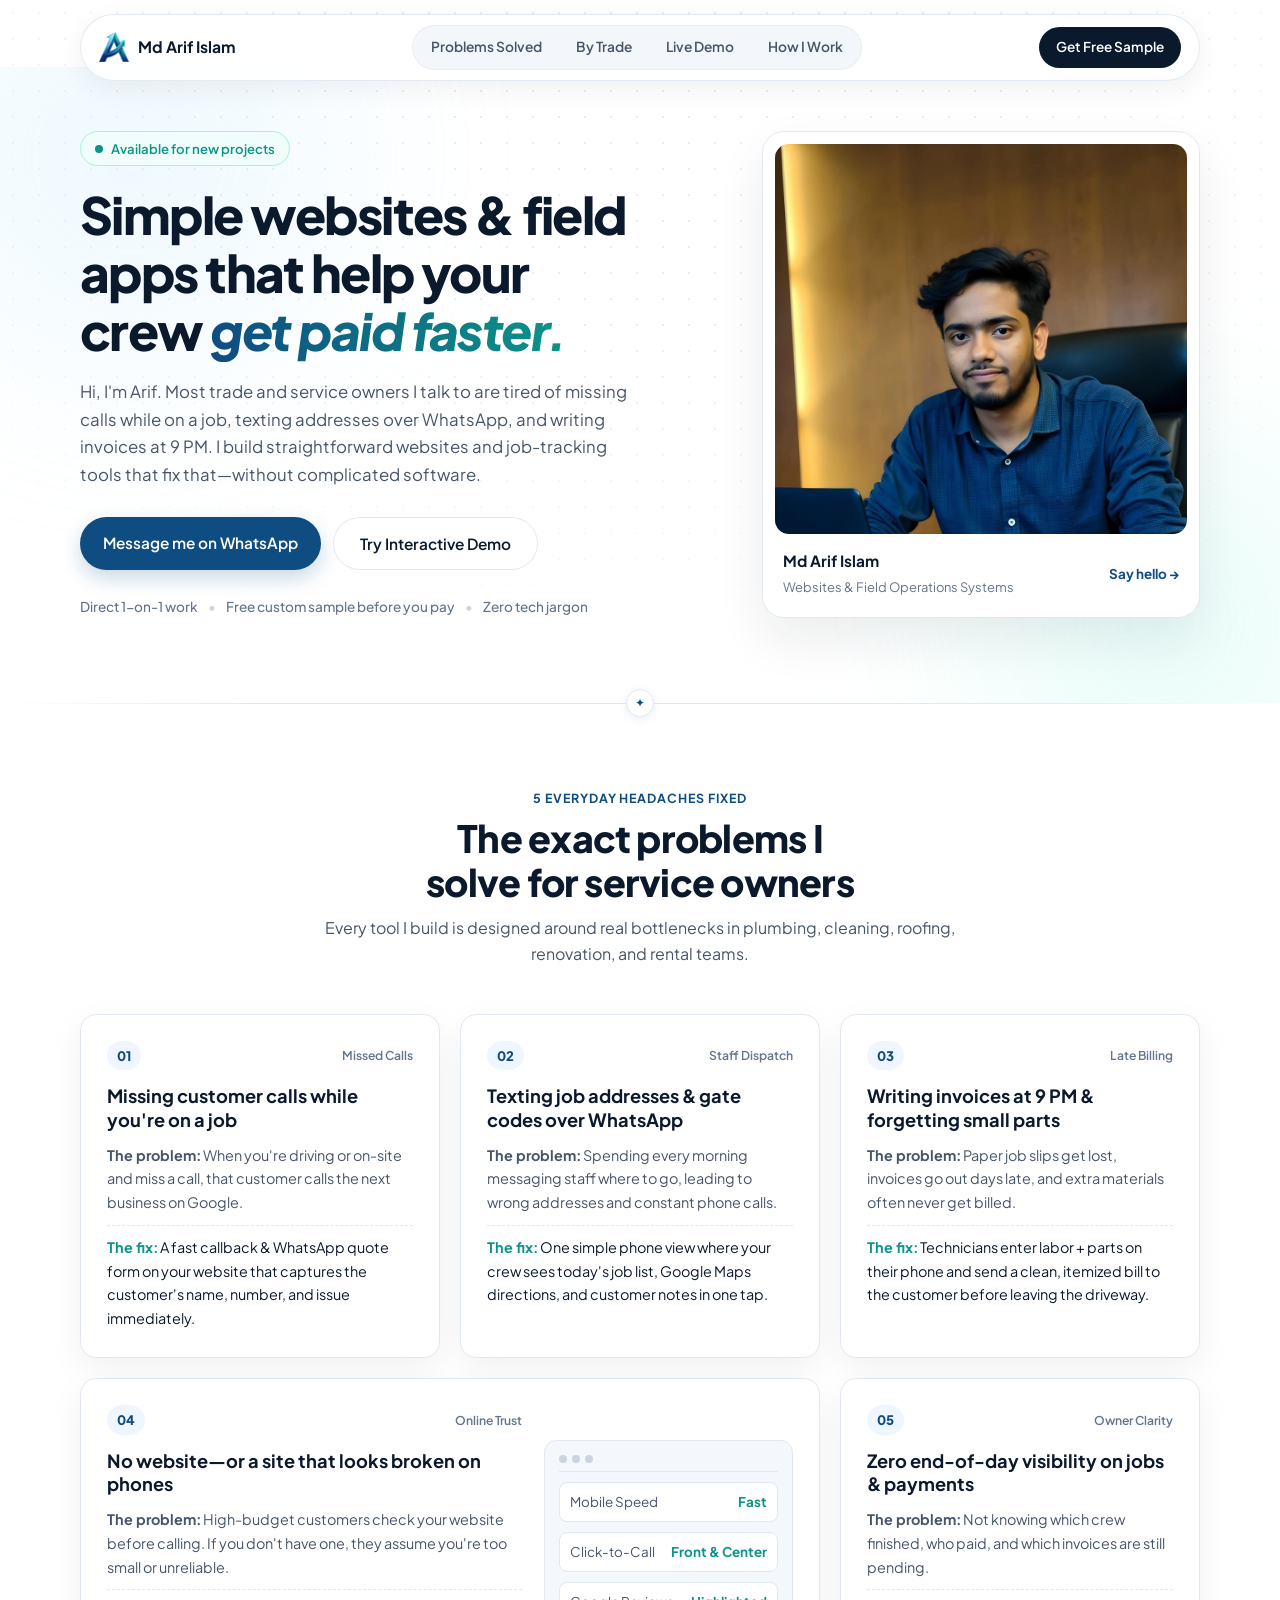
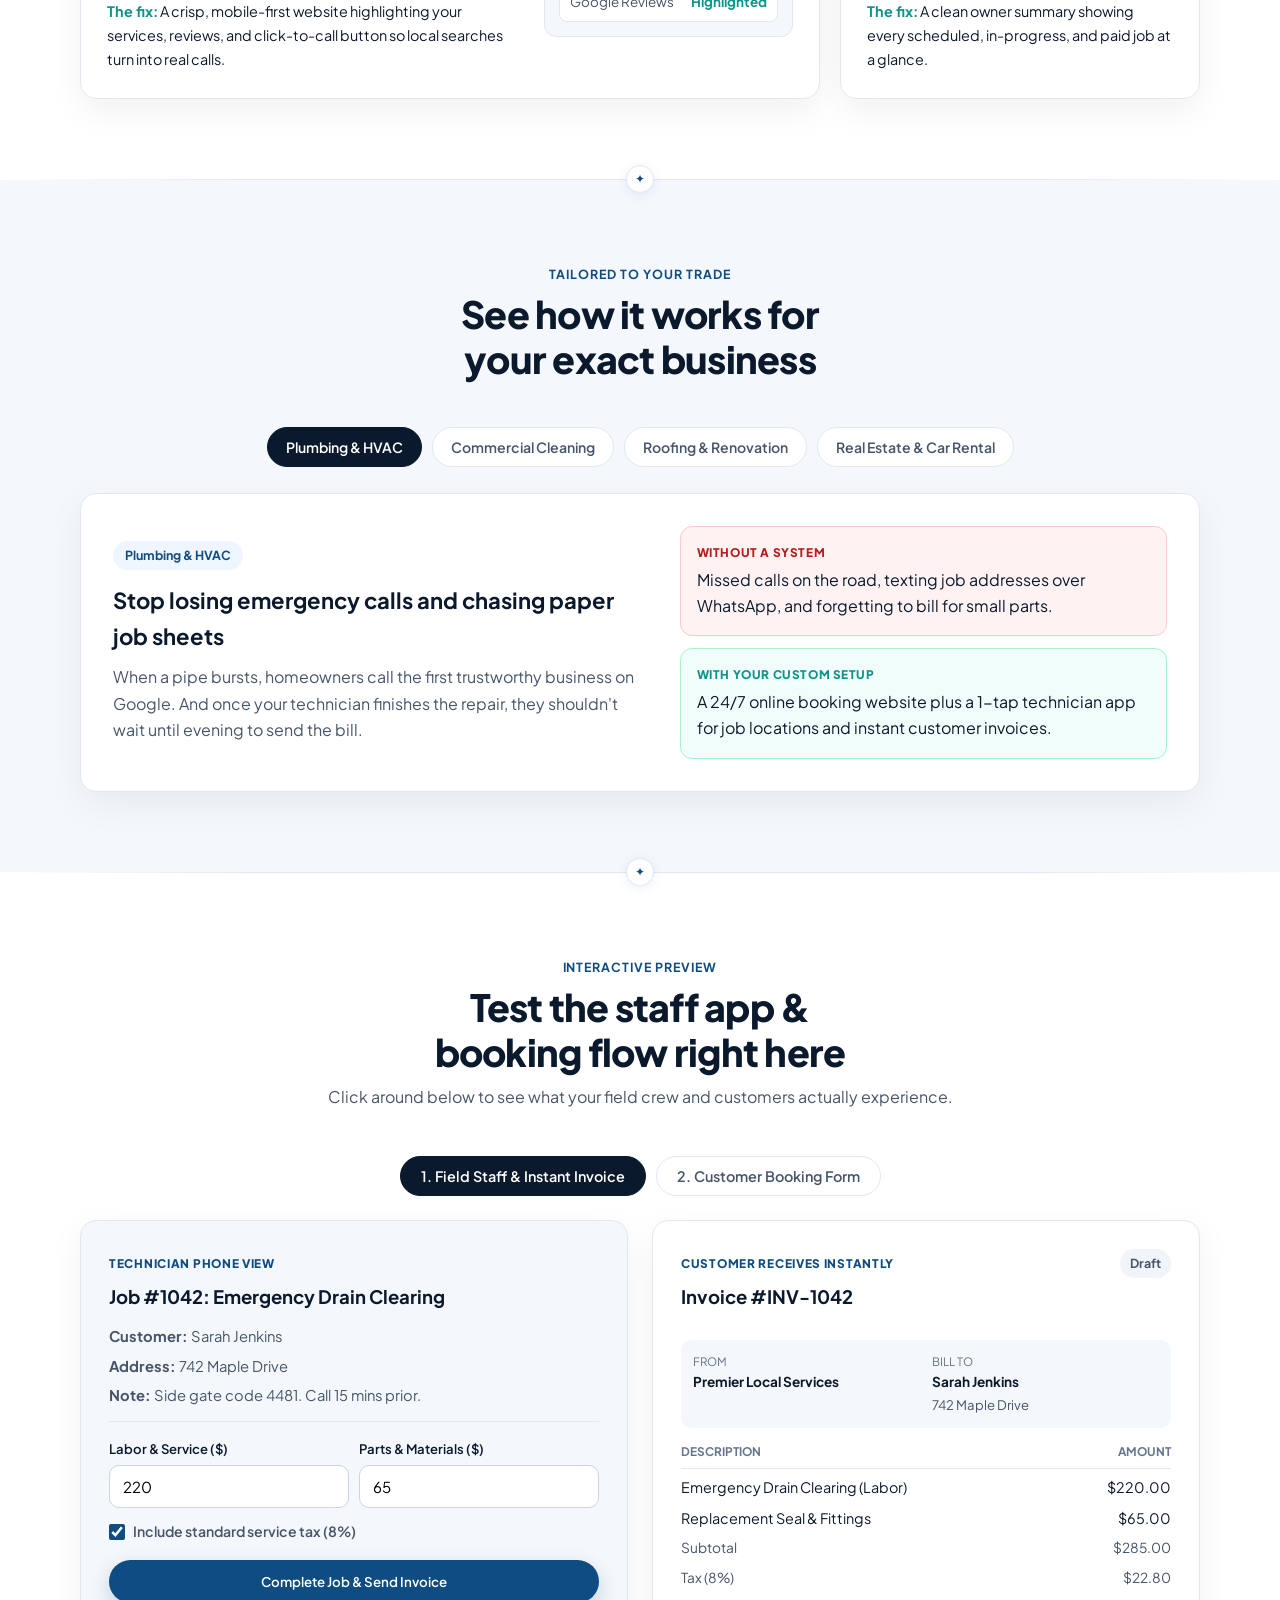
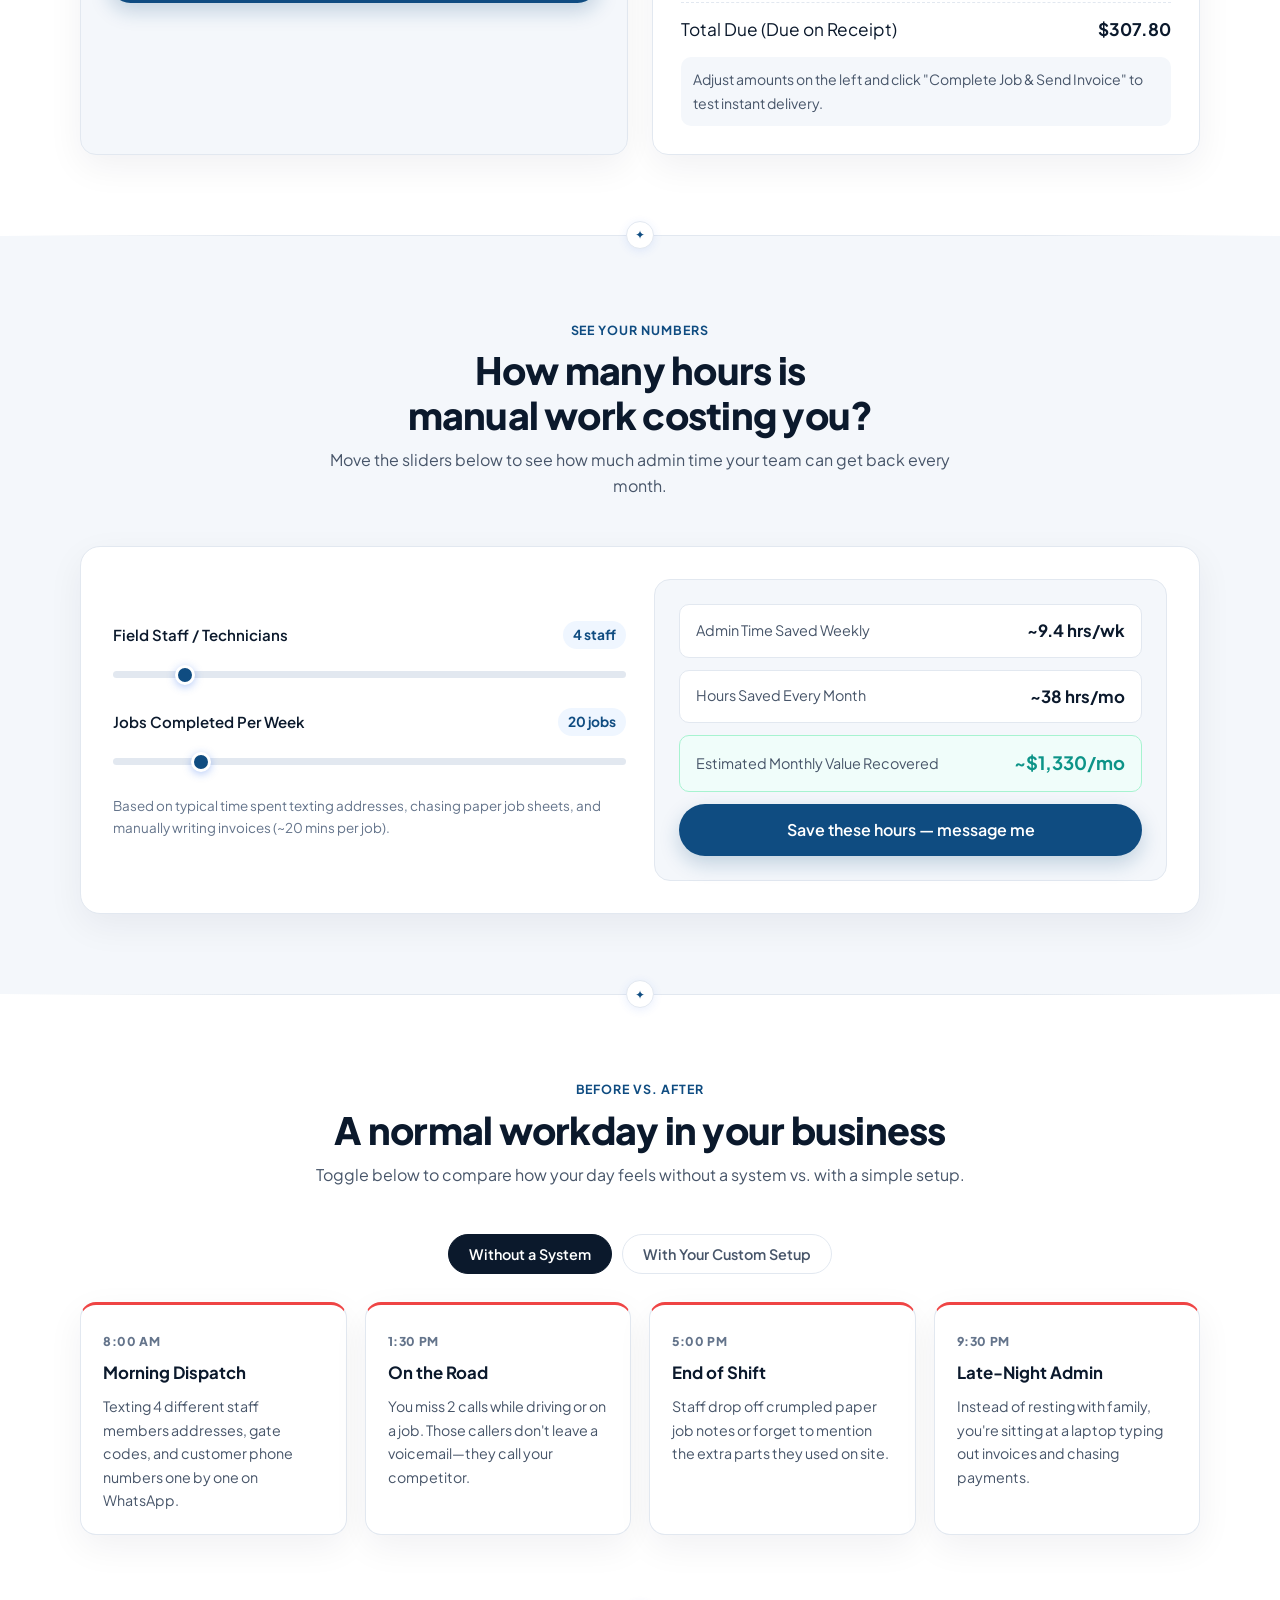
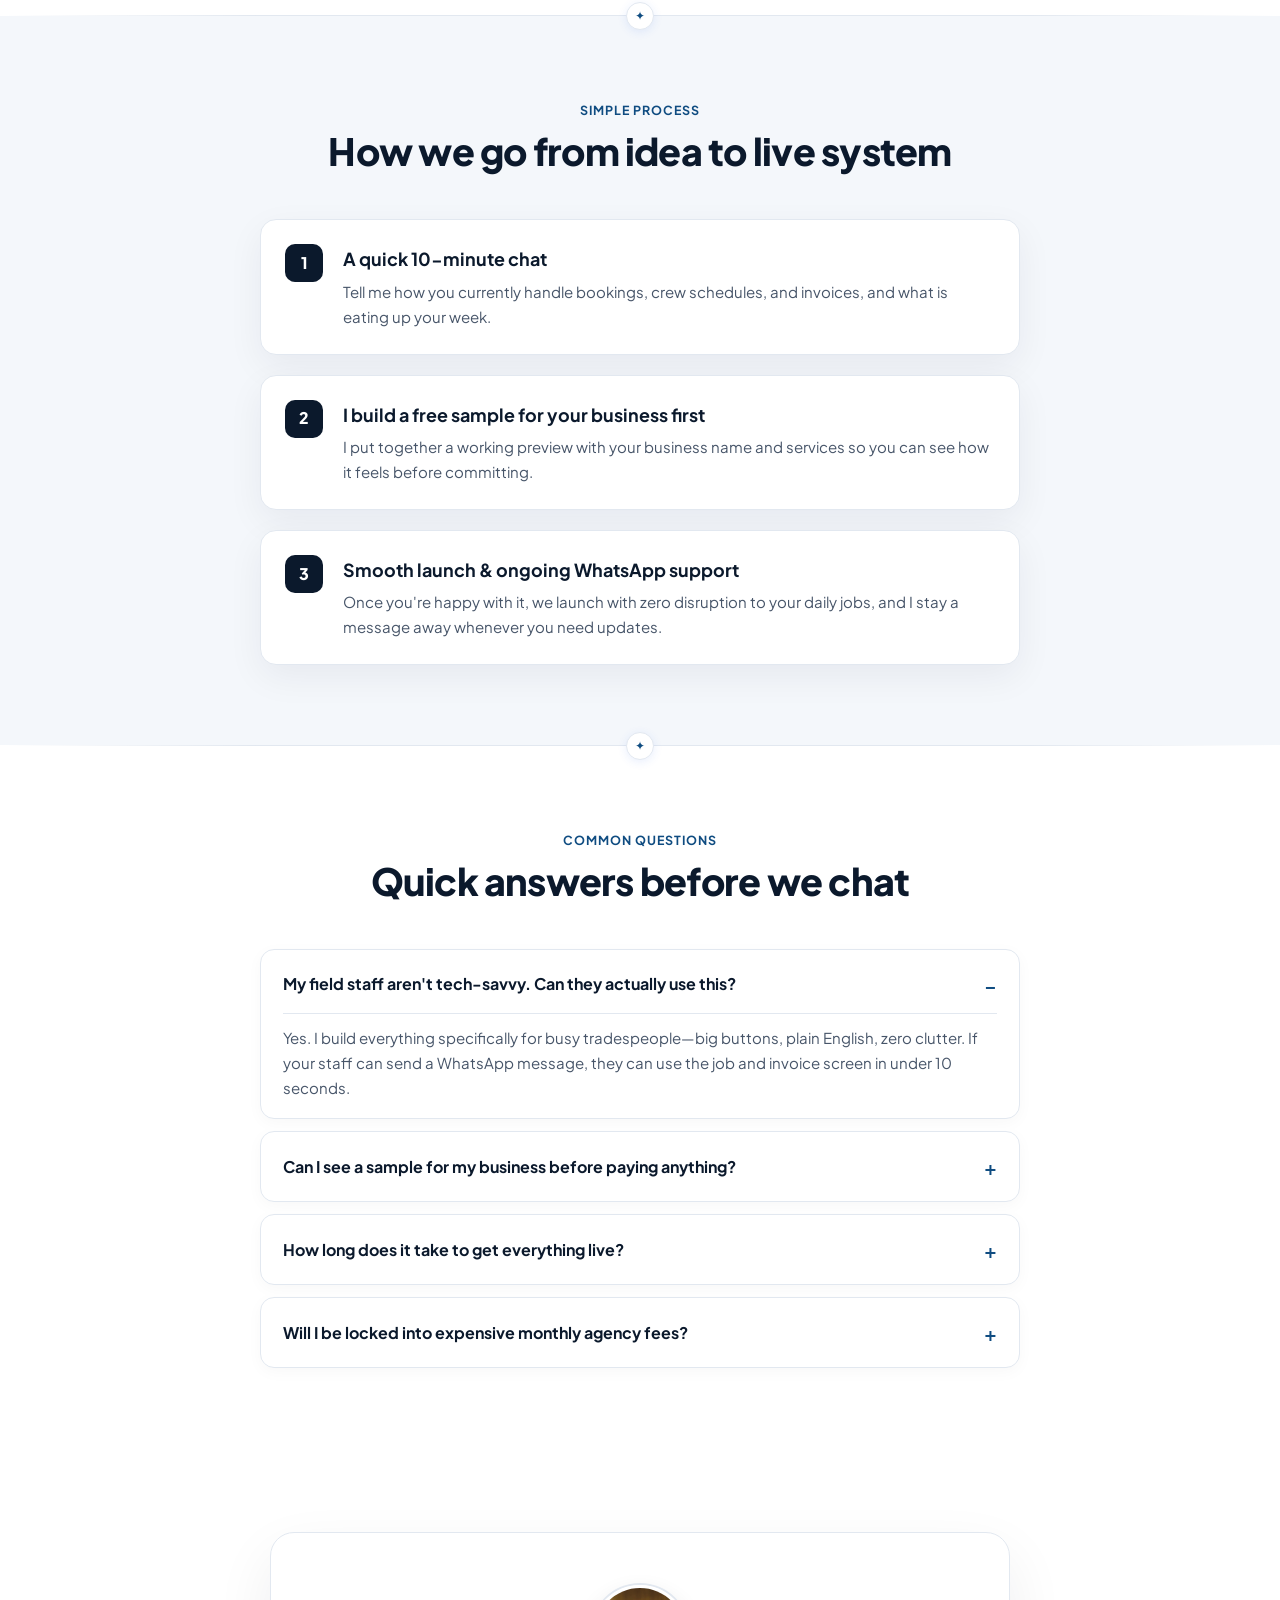
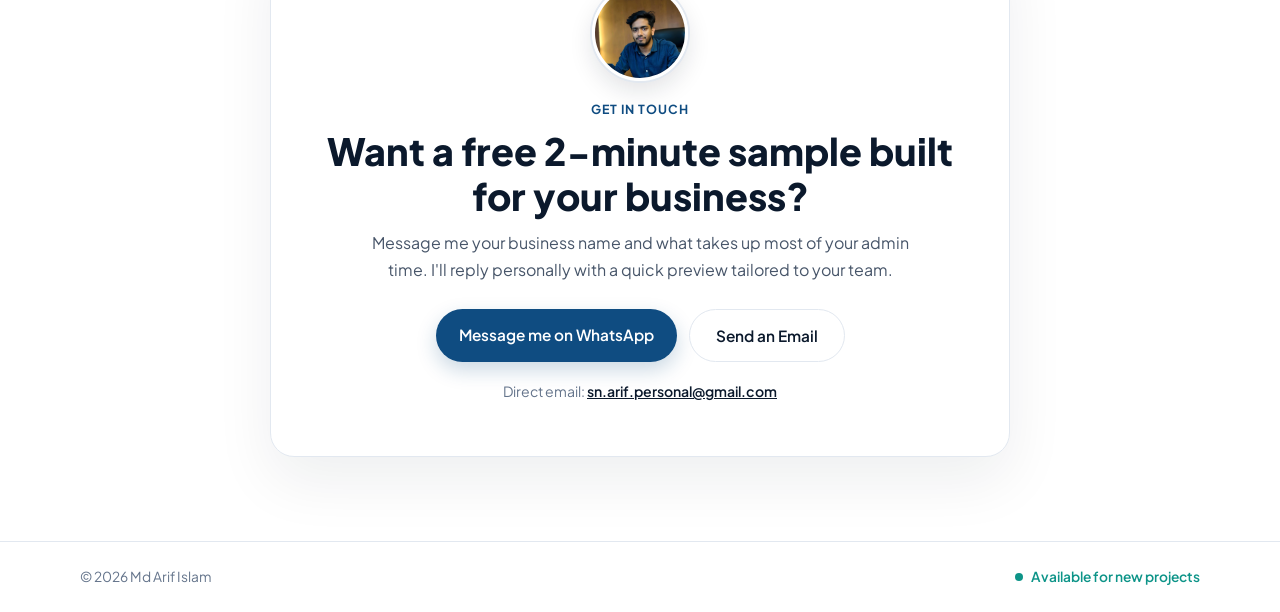
==== commit 9e8798ce: "Apply cohesive Executive Navy and Ocean Teal color palette matching brand logo" ====
--- a/index.html
+++ b/index.html
@@ -9,7 +9,7 @@
   <link rel="preconnect" href="https://fonts.googleapis.com" />
   <link rel="preconnect" href="https://fonts.gstatic.com" crossorigin />
   <link href="https://fonts.googleapis.com/css2?family=Plus+Jakarta+Sans:wght@400;500;600;700;800&display=swap" rel="stylesheet" />
-  <link rel="stylesheet" href="styles.css?v=10" />
+  <link rel="stylesheet" href="styles.css?v=11" />
 </head>
 <body>
   <div class="dot-grid-bg" aria-hidden="true"></div>
--- a/styles.css
+++ b/styles.css
@@ -1,16 +1,16 @@
 :root {
   --bg: #ffffff;
-  --bg-tinted: #f8fafc;
-  --ink: #0f172a;
+  --bg-tinted: #f4f7fb;
+  --ink: #0b192c;
   --muted: #475569;
   --subtle: #64748b;
   --border: #e2e8f0;
-  --primary: #2563eb;
-  --primary-hover: #1d4ed8;
-  --emerald: #059669;
-  --emerald-soft: #ecfdf5;
+  --primary: #0f4c81;
+  --primary-hover: #0a365c;
+  --emerald: #0d9488;
+  --emerald-soft: #f0fdfa;
   --radius: 16px;
-  --shadow: 0 12px 36px rgba(15, 23, 42, 0.06);
+  --shadow: 0 12px 36px rgba(11, 25, 44, 0.06);
 }
 
 * {
@@ -175,12 +175,12 @@
   background: var(--primary);
   color: #fff;
   padding: 12px 22px;
-  box-shadow: 0 8px 20px rgba(37, 99, 235, 0.22);
+  box-shadow: 0 8px 20px rgba(15, 76, 129, 0.22);
 }
 
 .btn-primary:hover {
   background: var(--primary-hover);
-  box-shadow: 0 12px 26px rgba(37, 99, 235, 0.3);
+  box-shadow: 0 12px 26px rgba(15, 76, 129, 0.3);
 }
 
 .btn-outline {
@@ -212,7 +212,7 @@
 .glow-blue {
   width: 420px;
   height: 420px;
-  background: #93c5fd;
+  background: #bae6fd;
   top: -120px;
   left: -80px;
 }
@@ -220,7 +220,7 @@
 .glow-green {
   width: 360px;
   height: 360px;
-  background: #6ee7b7;
+  background: #99f6e4;
   bottom: -100px;
   right: -60px;
 }
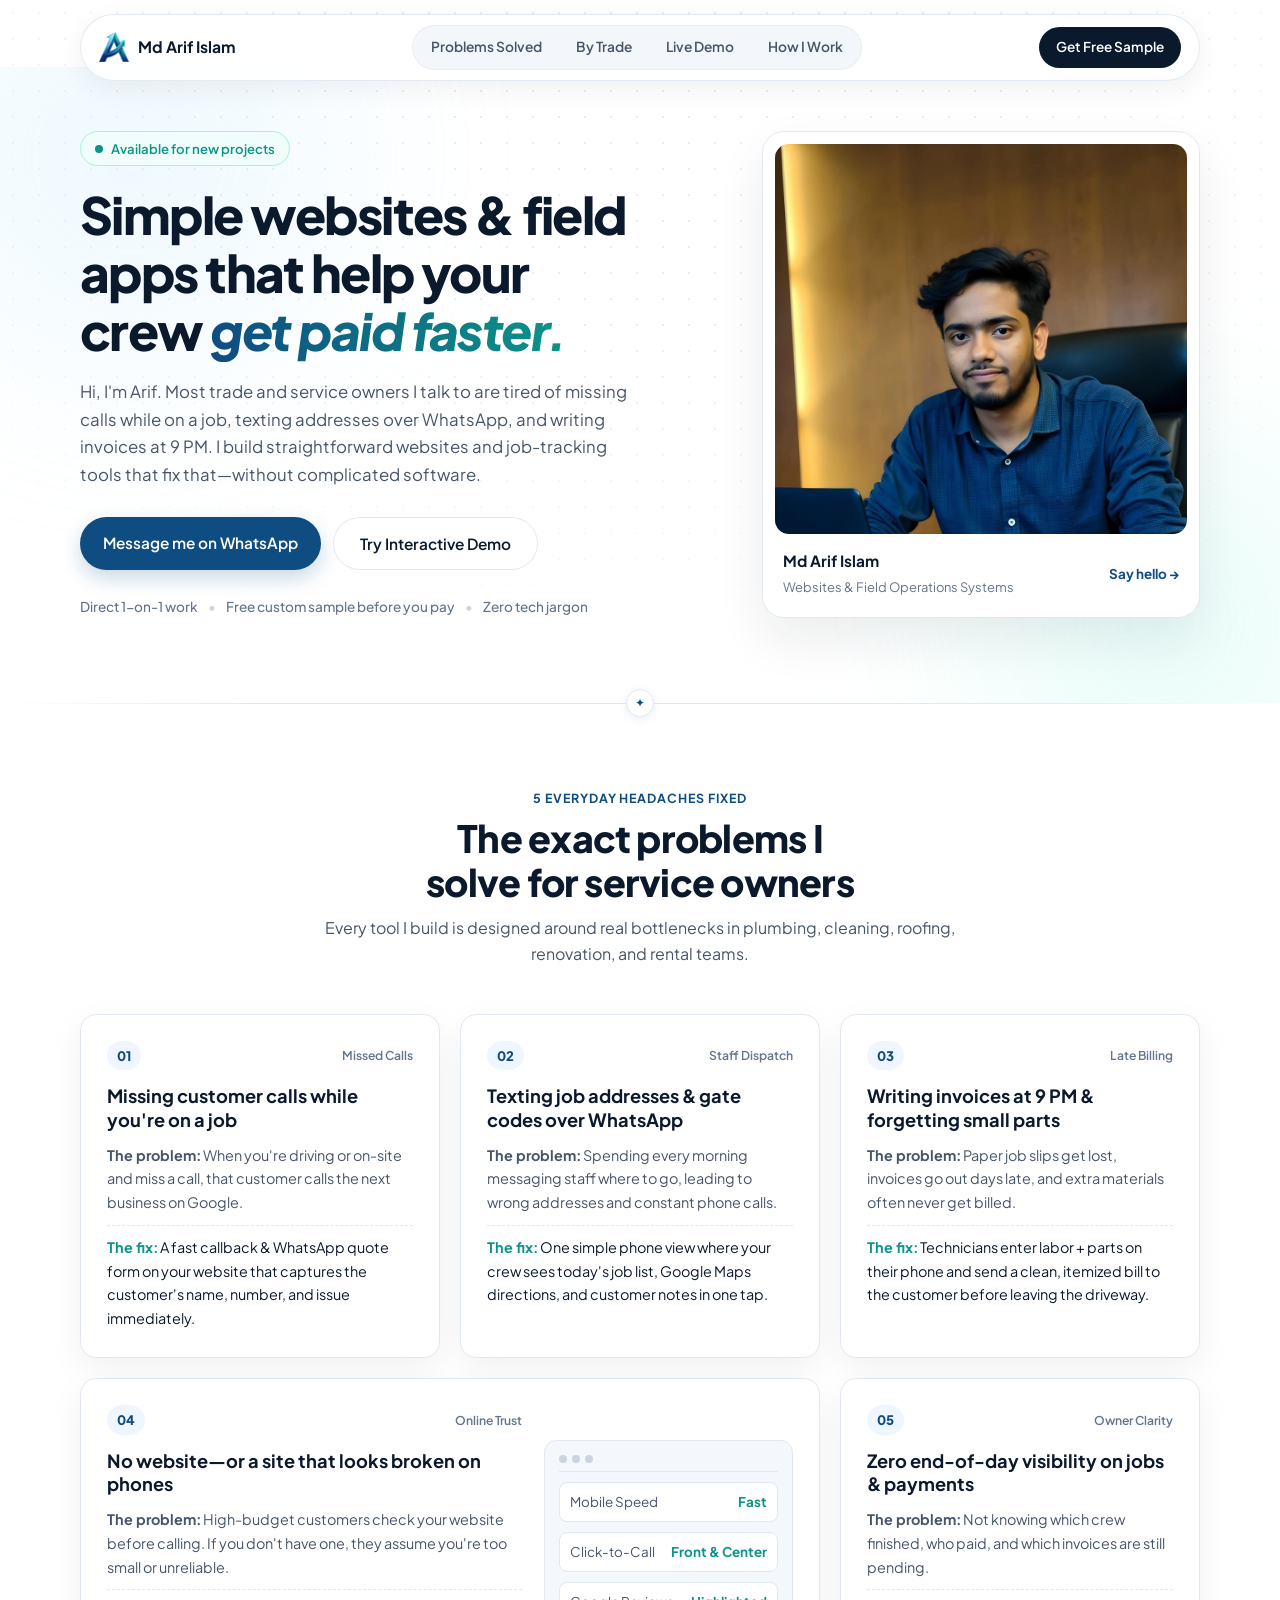
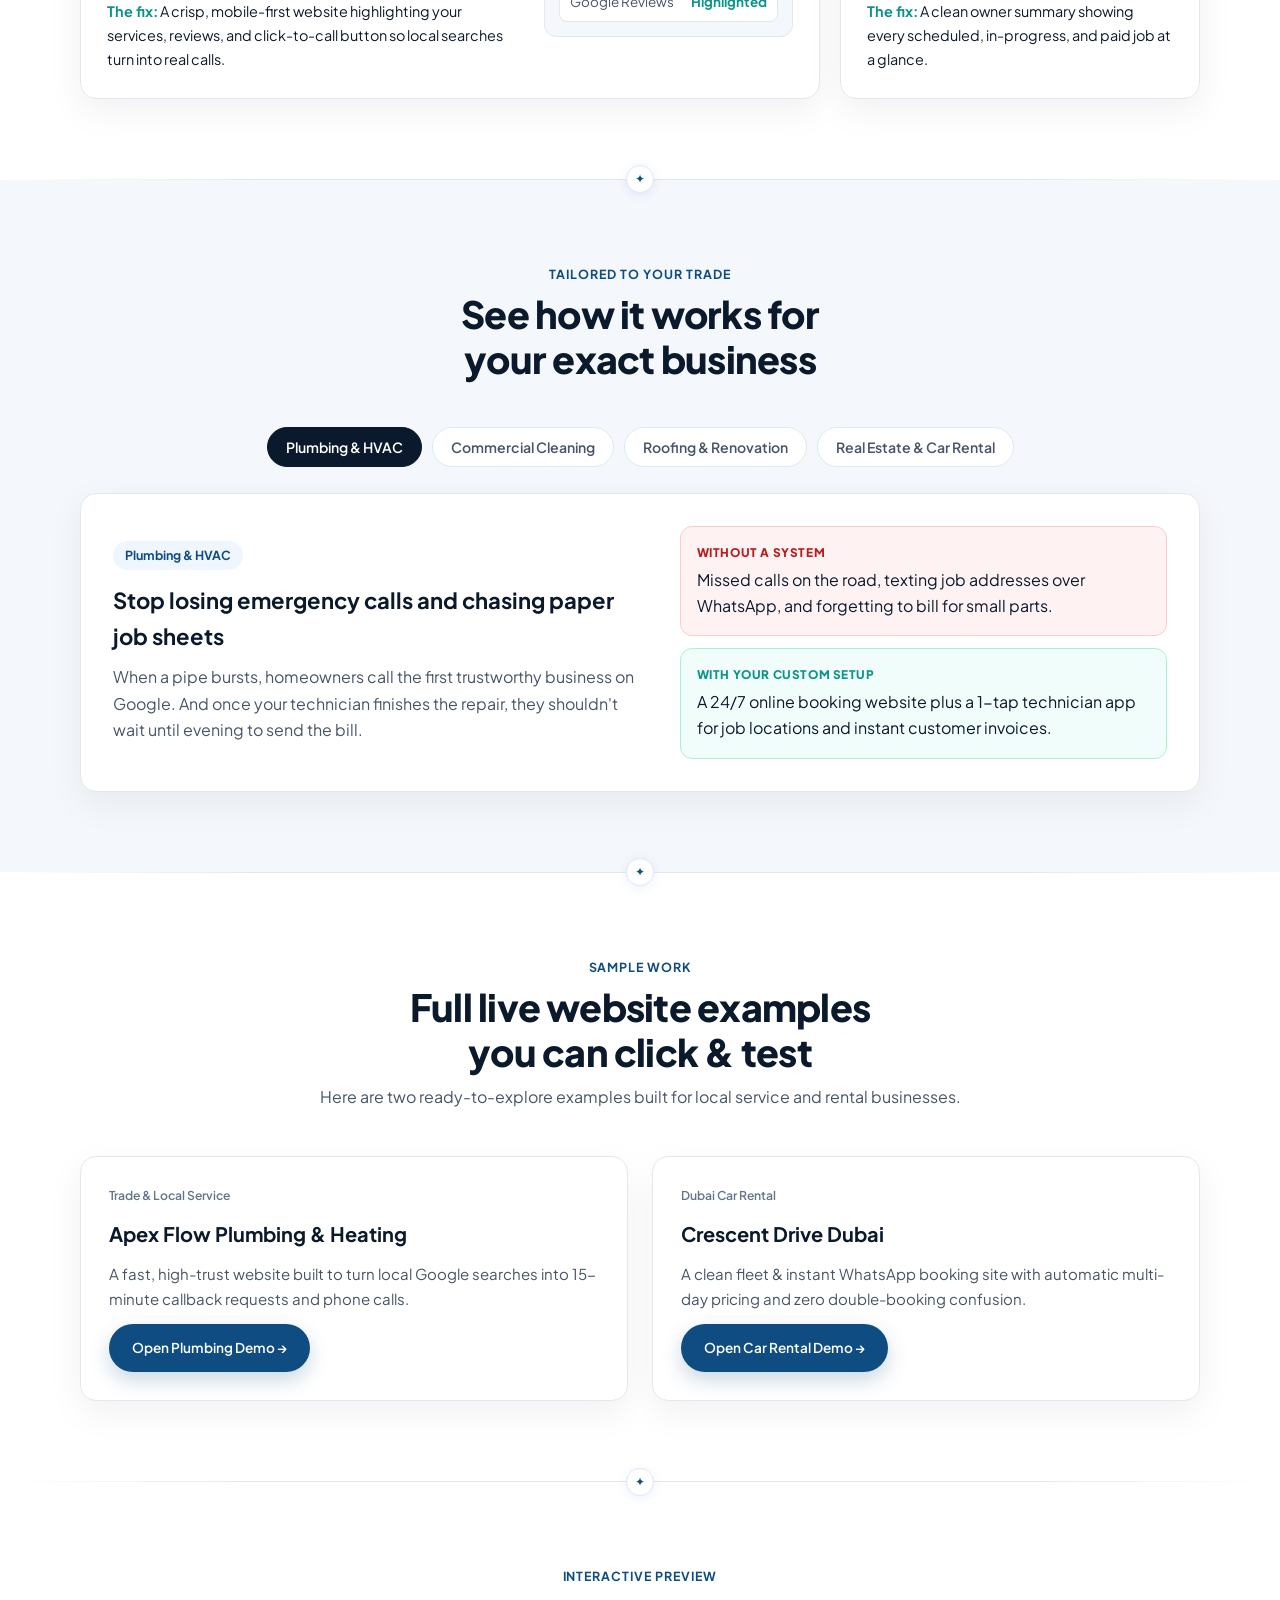
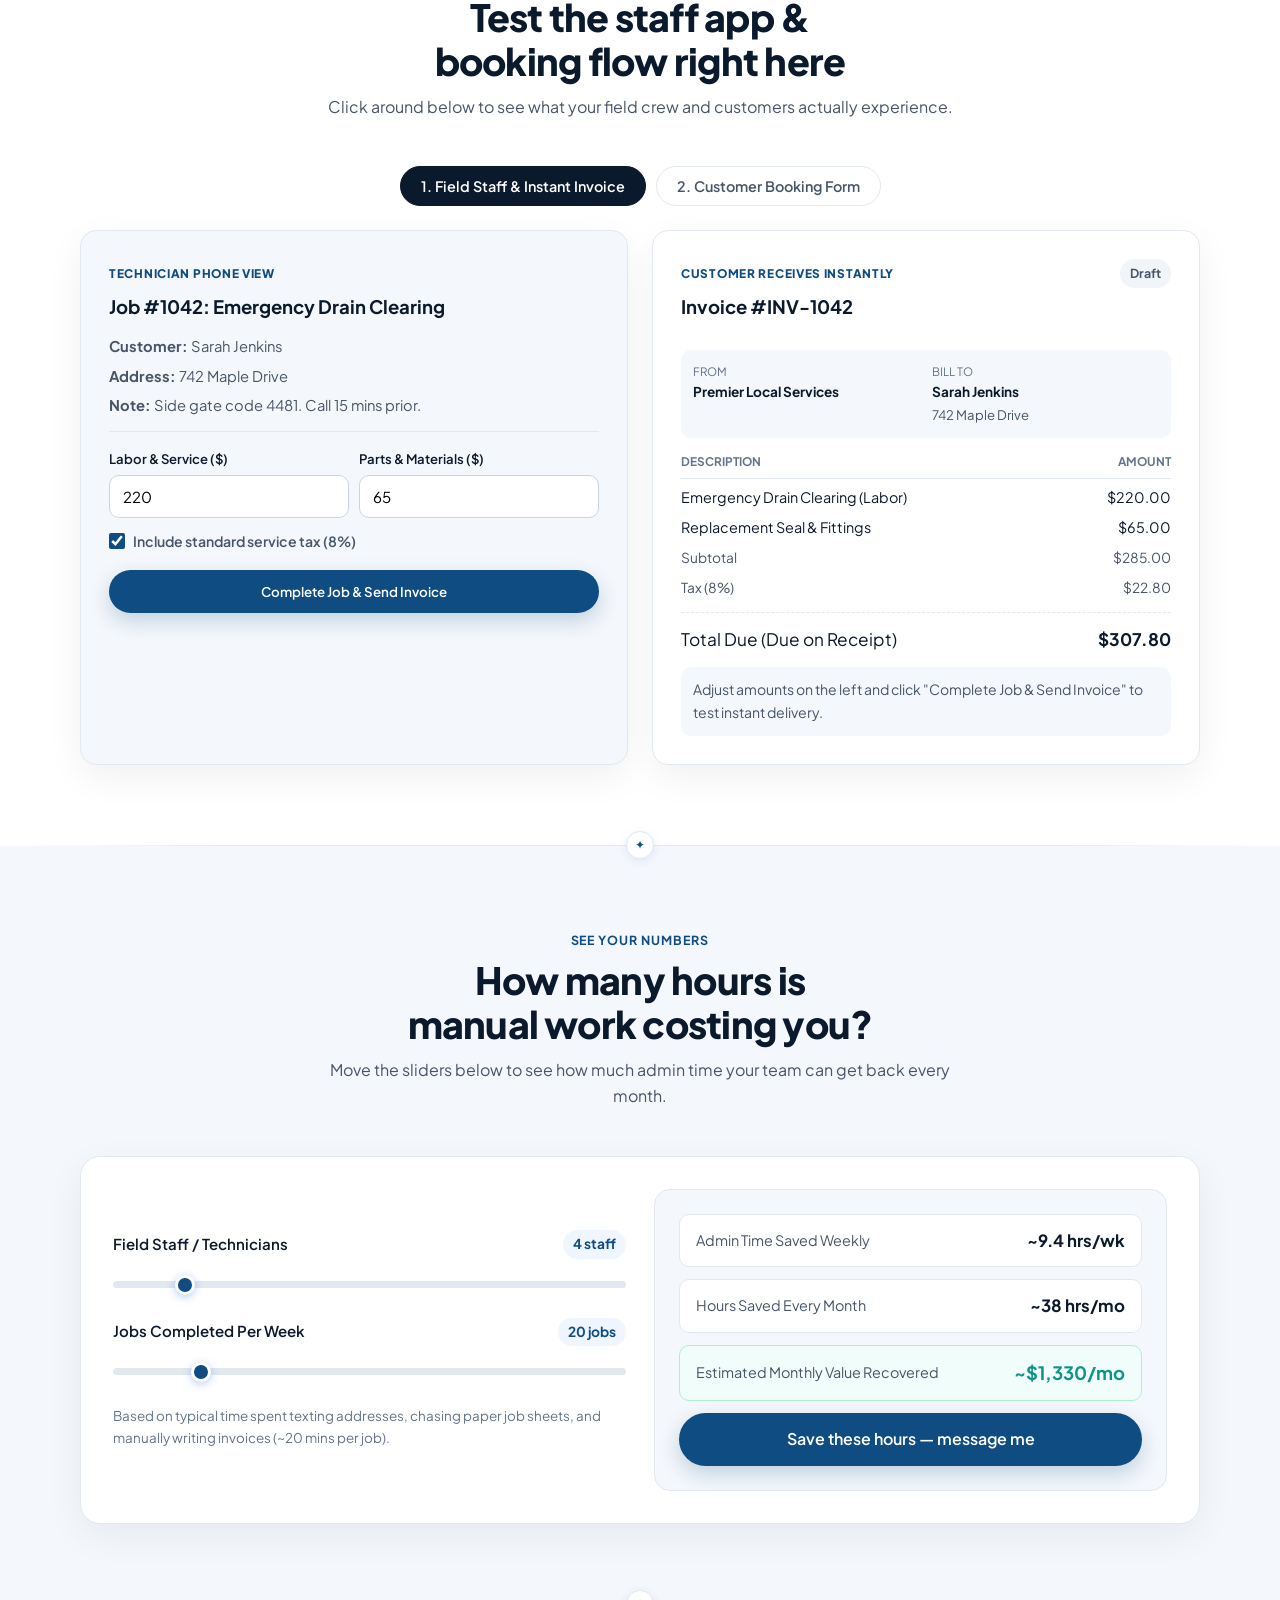
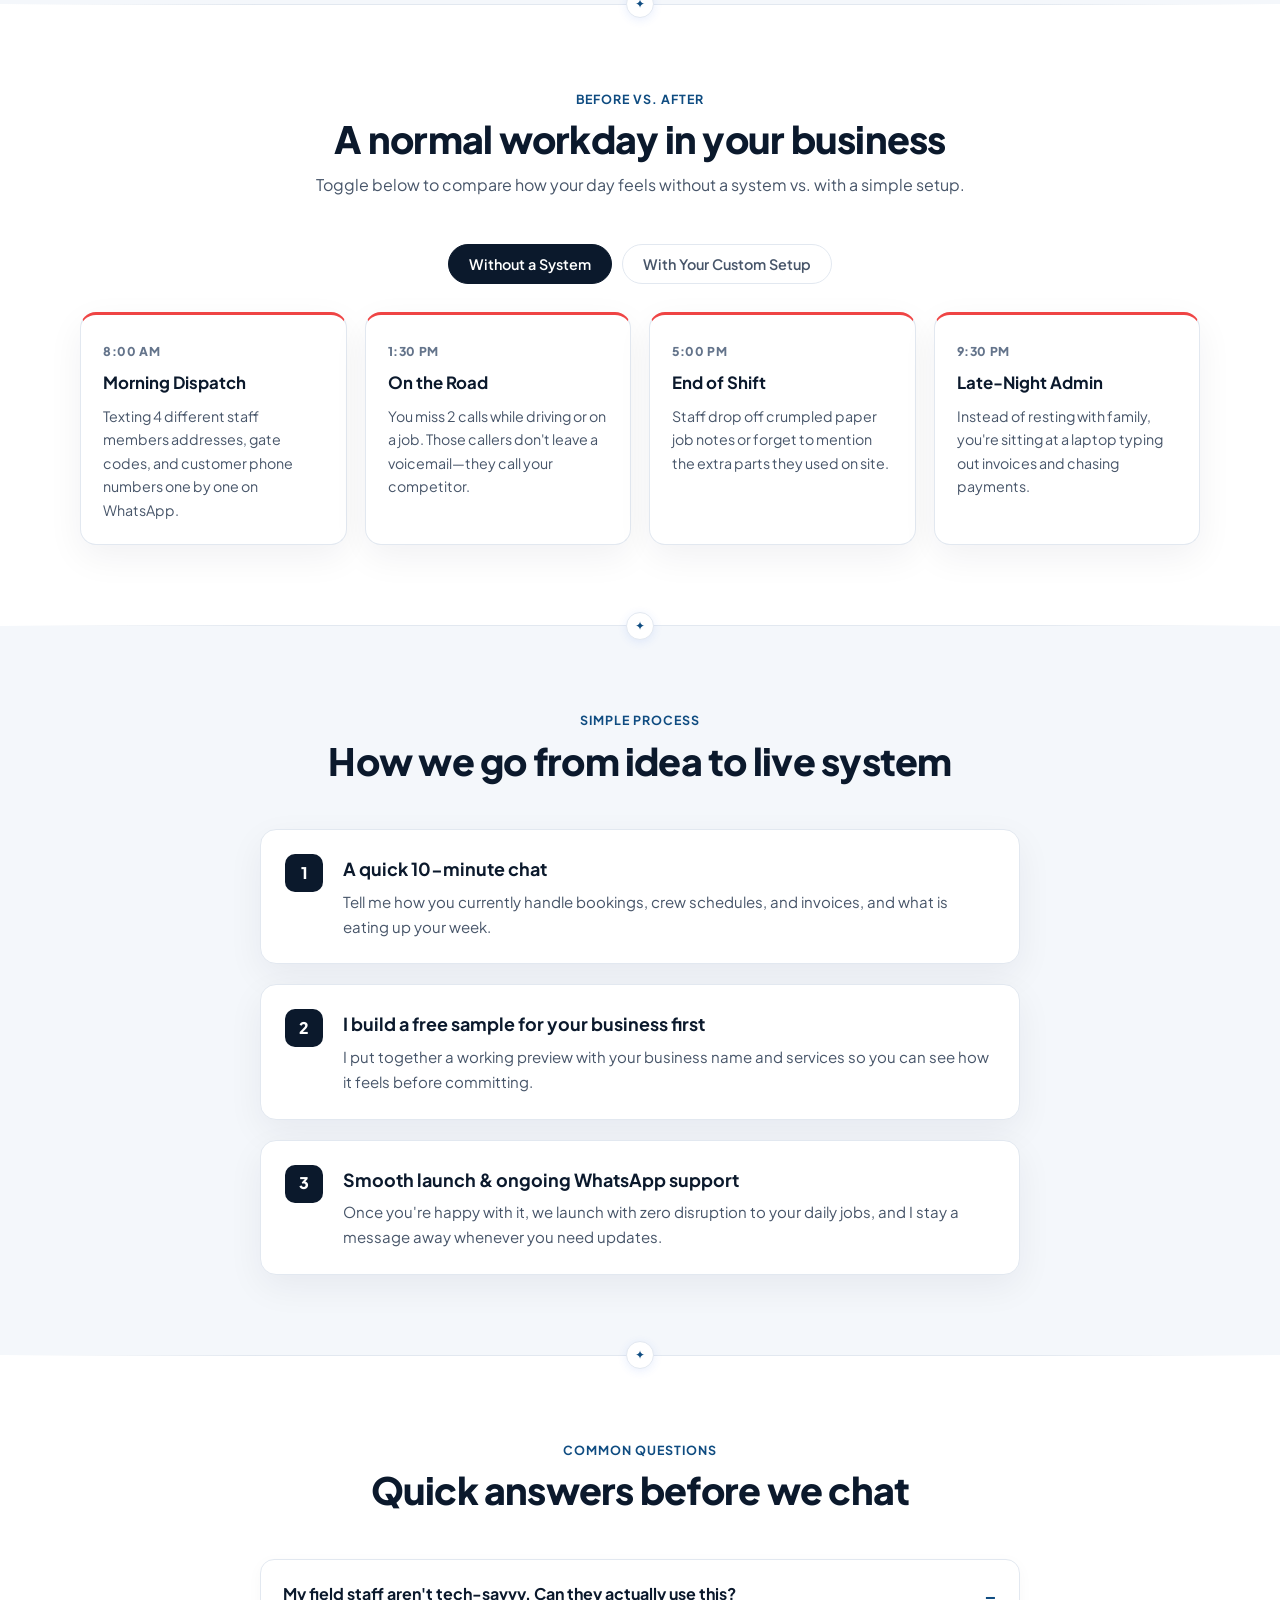
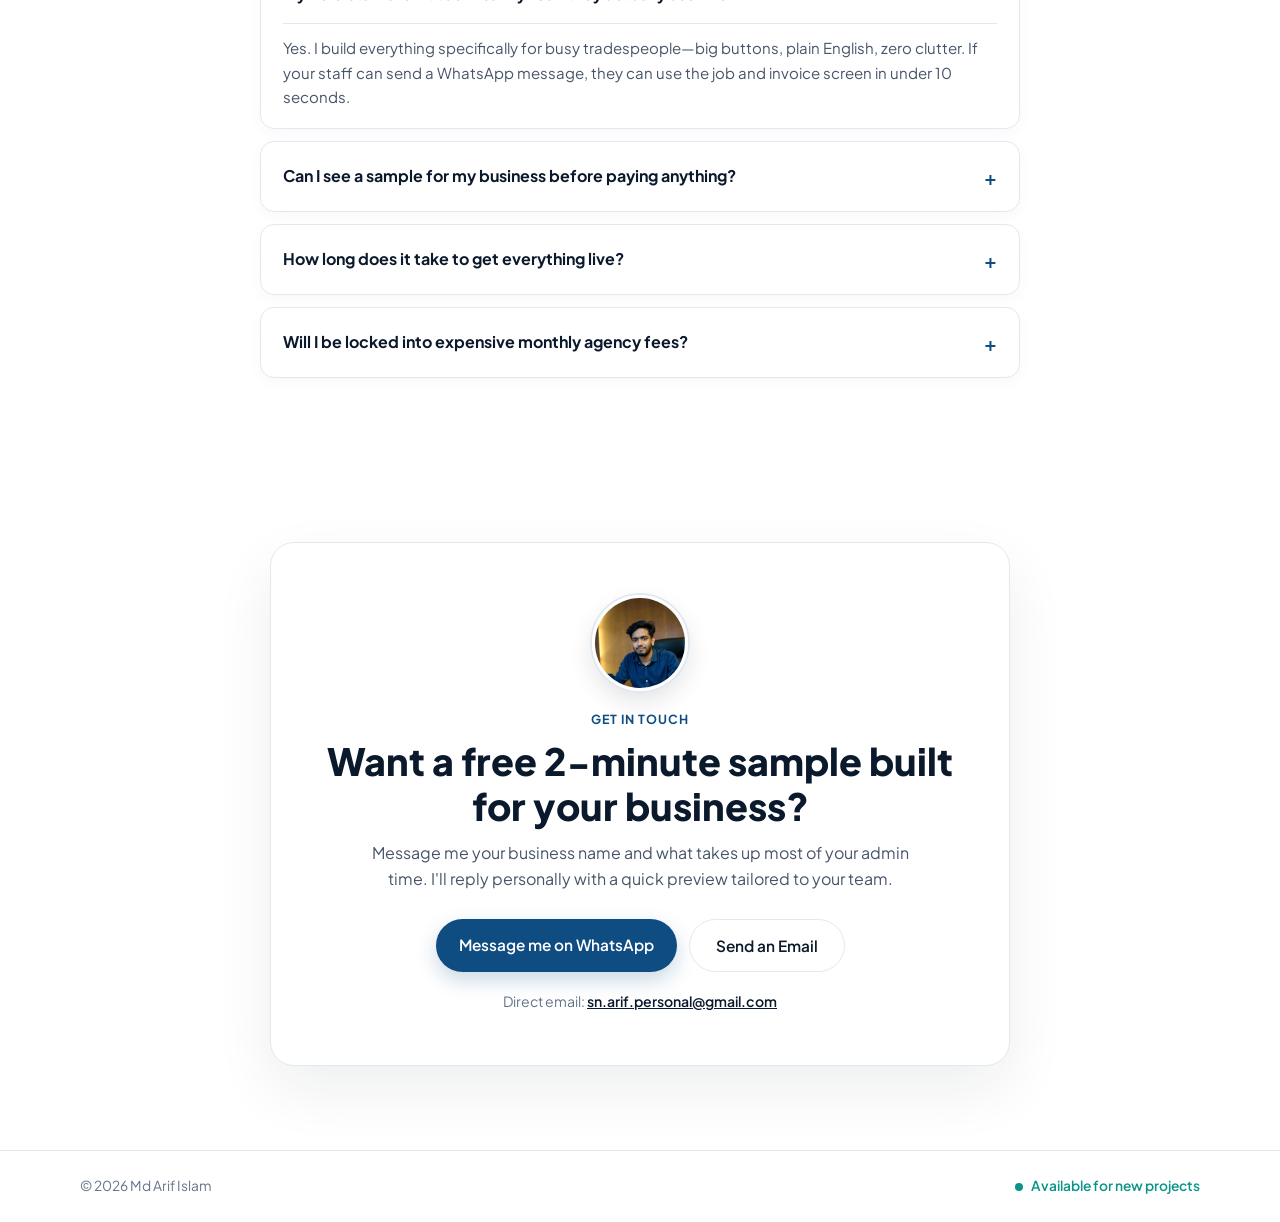
==== commit f5d815d8: "Add two full live sample demo websites (plumbing and Dubai car rental)" ====
--- a/index.html
+++ b/index.html
@@ -9,7 +9,7 @@
   <link rel="preconnect" href="https://fonts.googleapis.com" />
   <link rel="preconnect" href="https://fonts.gstatic.com" crossorigin />
   <link href="https://fonts.googleapis.com/css2?family=Plus+Jakarta+Sans:wght@400;500;600;700;800&display=swap" rel="stylesheet" />
-  <link rel="stylesheet" href="styles.css?v=11" />
+  <link rel="stylesheet" href="styles.css?v=16" />
 </head>
 <body>
   <div class="dot-grid-bg" aria-hidden="true"></div>
@@ -27,6 +27,7 @@
         <a href="#industries">By Trade</a>
         <a href="#demo">Live Demo</a>
         <a href="#process">How I Work</a>
+        <a href="#contact" class="mobile-only-link">Get Free Sample</a>
       </nav>
 
       <div class="nav-right">
@@ -205,6 +206,34 @@
               <span>With your custom setup</span>
               <p id="indAfter">A 24/7 online booking website plus a 1-tap technician app for job locations and instant customer invoices.</p>
             </div>
+          </div>
+        </div>
+      </div>
+    </section>
+
+    <div class="section-divider"><span class="divider-node">✦</span></div>
+
+    <!-- LIVE SAMPLE WEBSITES -->
+    <section id="samples" class="section">
+      <div class="container">
+        <div class="section-head reveal">
+          <span class="eyebrow">Sample Work</span>
+          <h2>Full live website examples you can click &amp; test</h2>
+          <p>Here are two ready-to-explore examples built for local service and rental businesses.</p>
+        </div>
+
+        <div class="sample-grid">
+          <div class="sample-card reveal">
+            <span class="bento-tag">Trade &amp; Local Service</span>
+            <h3>Apex Flow Plumbing &amp; Heating</h3>
+            <p>A fast, high-trust website built to turn local Google searches into 15-minute callback requests and phone calls.</p>
+            <a href="demos/plumbing.html" target="_blank" class="btn btn-primary btn-sm">Open Plumbing Demo &rarr;</a>
+          </div>
+          <div class="sample-card reveal delay-1">
+            <span class="bento-tag">Dubai Car Rental</span>
+            <h3>Crescent Drive Dubai</h3>
+            <p>A clean fleet &amp; instant WhatsApp booking site with automatic multi-day pricing and zero double-booking confusion.</p>
+            <a href="demos/rental.html" target="_blank" class="btn btn-primary btn-sm">Open Car Rental Demo &rarr;</a>
           </div>
         </div>
       </div>
@@ -526,6 +555,6 @@
     </div>
   </footer>
 
-  <script src="script.js?v=10"></script>
+  <script src="script.js?v=12"></script>
 </body>
 </html>
--- a/styles.css
+++ b/styles.css
@@ -113,6 +113,10 @@
   box-shadow: 0 2px 8px rgba(15, 23, 42, 0.05);
 }
 
+.mobile-only-link {
+  display: none;
+}
+
 .nav-right {
   display: flex;
   align-items: center;
@@ -612,6 +616,33 @@
 .ba-after { background: var(--emerald-soft); border-color: #a7f3d0; }
 .ba-after span { color: var(--emerald); }
 
+/* Sample Work Cards */
+.sample-grid {
+  display: grid;
+  grid-template-columns: repeat(2, 1fr);
+  gap: 24px;
+}
+
+.sample-card {
+  background: #fff;
+  border: 1px solid var(--border);
+  border-radius: var(--radius);
+  padding: 28px;
+  box-shadow: var(--shadow);
+  display: grid;
+  gap: 12px;
+  justify-items: start;
+}
+
+.sample-card h3 {
+  font-size: 1.25rem;
+}
+
+.sample-card p {
+  color: var(--muted);
+  font-size: 0.94rem;
+}
+
 /* Demo */
 .demo-tabs {
   display: flex;
@@ -1202,8 +1233,18 @@
 }
 
 @media (max-width: 900px) {
-  .hero-grid, .bento-grid, .bento-split, .industry-spotlight, .demo-grid, .calc-grid, .day-grid {
+  .hero-grid, .bento-grid, .bento-split, .industry-spotlight, .demo-grid, .calc-grid, .day-grid, .sample-grid {
     grid-template-columns: 1fr;
+  }
+  .hero-copy {
+    text-align: center;
+  }
+  .hero-sub {
+    margin-left: auto;
+    margin-right: auto;
+  }
+  .hero-actions, .hero-proof {
+    justify-content: center;
   }
   .bento-wide {
     grid-column: span 1;
@@ -1223,7 +1264,64 @@
   .nav-pill.open {
     display: flex;
   }
+  .mobile-only-link {
+    display: block;
+    background: var(--ink);
+    color: #fff !important;
+    text-align: center;
+    margin-top: 6px;
+  }
   .menu-toggle {
     display: flex;
   }
 }
+
+@media (max-width: 560px) {
+  .navbar {
+    top: 10px;
+  }
+  .nav-inner {
+    padding: 10px 16px;
+  }
+  .brand-name {
+    white-space: nowrap;
+    font-size: 0.94rem;
+  }
+  .nav-right .btn {
+    display: none;
+  }
+  .hero {
+    padding: 36px 0 56px;
+  }
+  .section {
+    padding: 56px 0;
+  }
+  .hero-actions {
+    flex-direction: column;
+  }
+  .hero-actions .btn {
+    width: 100%;
+  }
+  .hero-proof {
+    flex-direction: column;
+    align-items: center;
+    gap: 5px;
+  }
+  .hero-proof .sep {
+    display: none;
+  }
+  .founder-photo {
+    height: 320px;
+  }
+  .footer-inner {
+    flex-direction: column-reverse;
+    justify-content: center;
+    text-align: center;
+  }
+  .line-item-inputs, .inv-meta-grid {
+    grid-template-columns: 1fr;
+  }
+  .calc-grid, .contact-card, .industry-spotlight, .demo-card {
+    padding: 22px 18px;
+  }
+}
